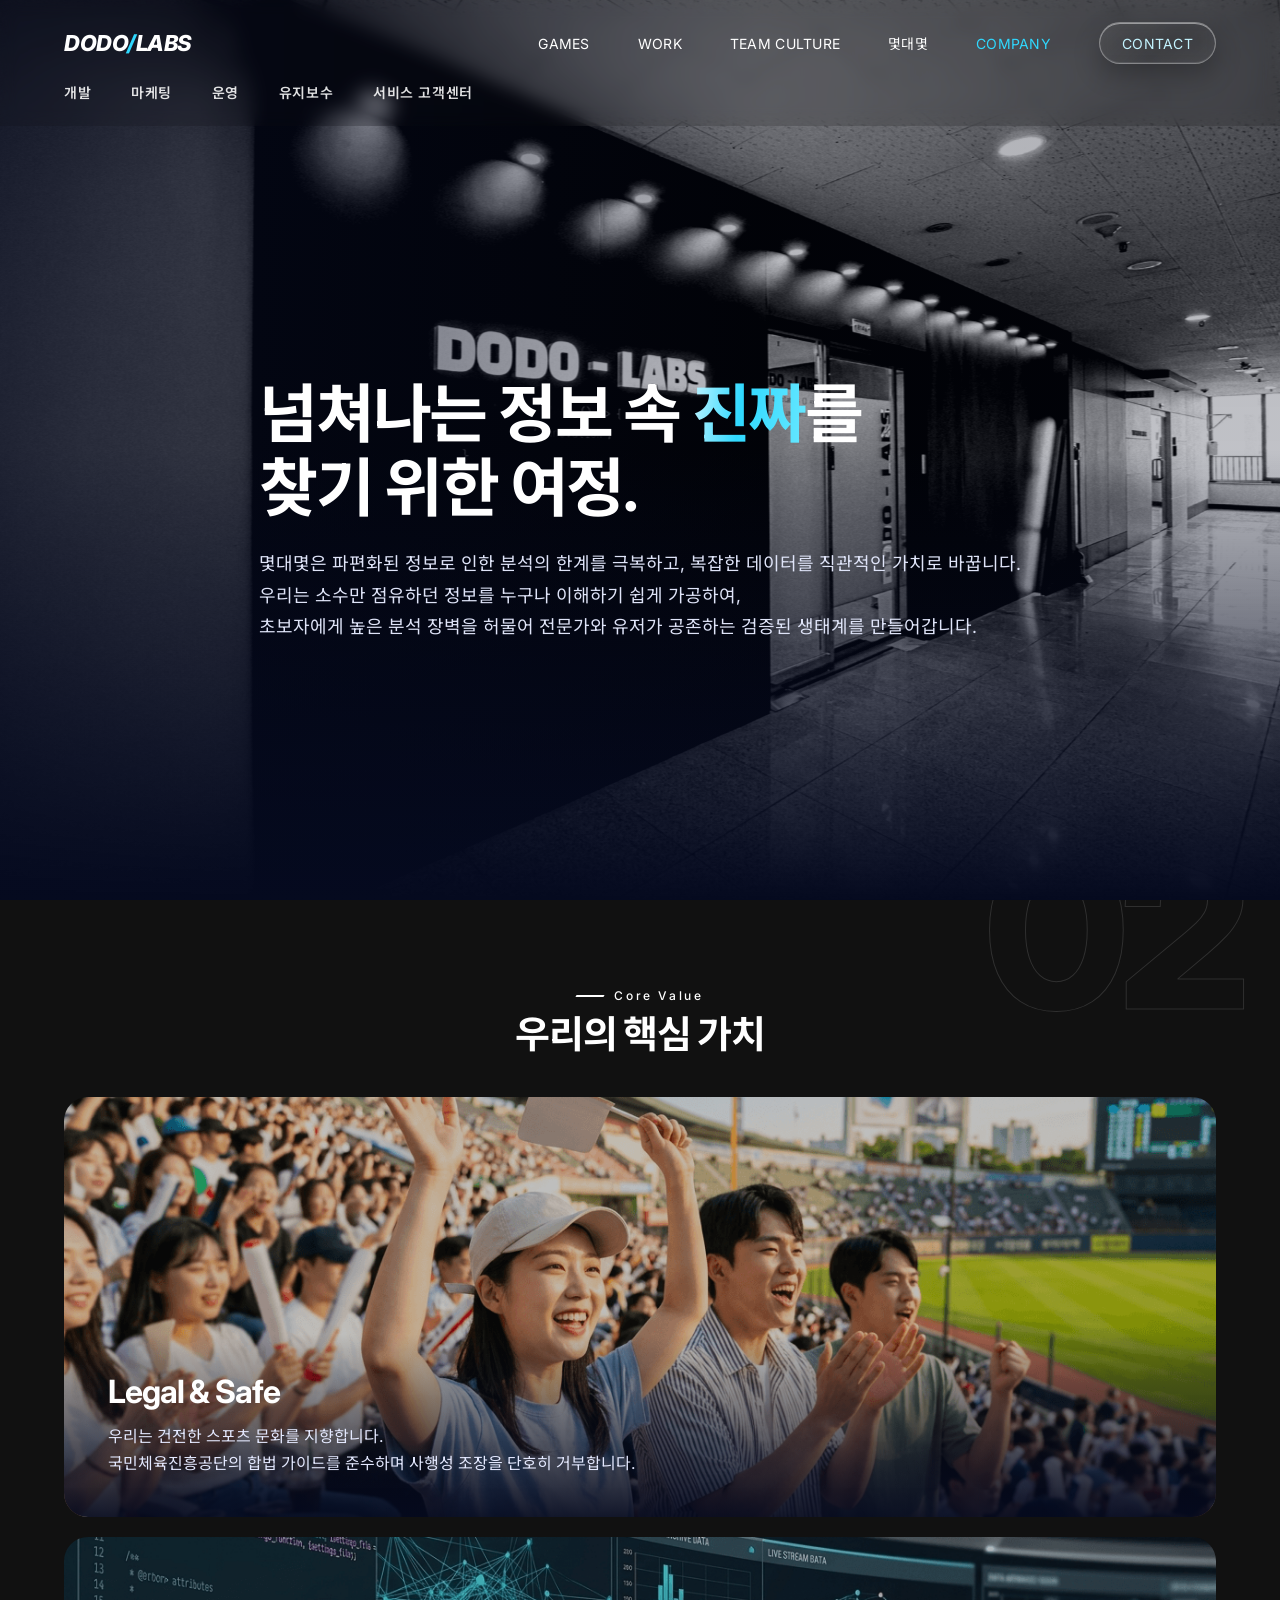
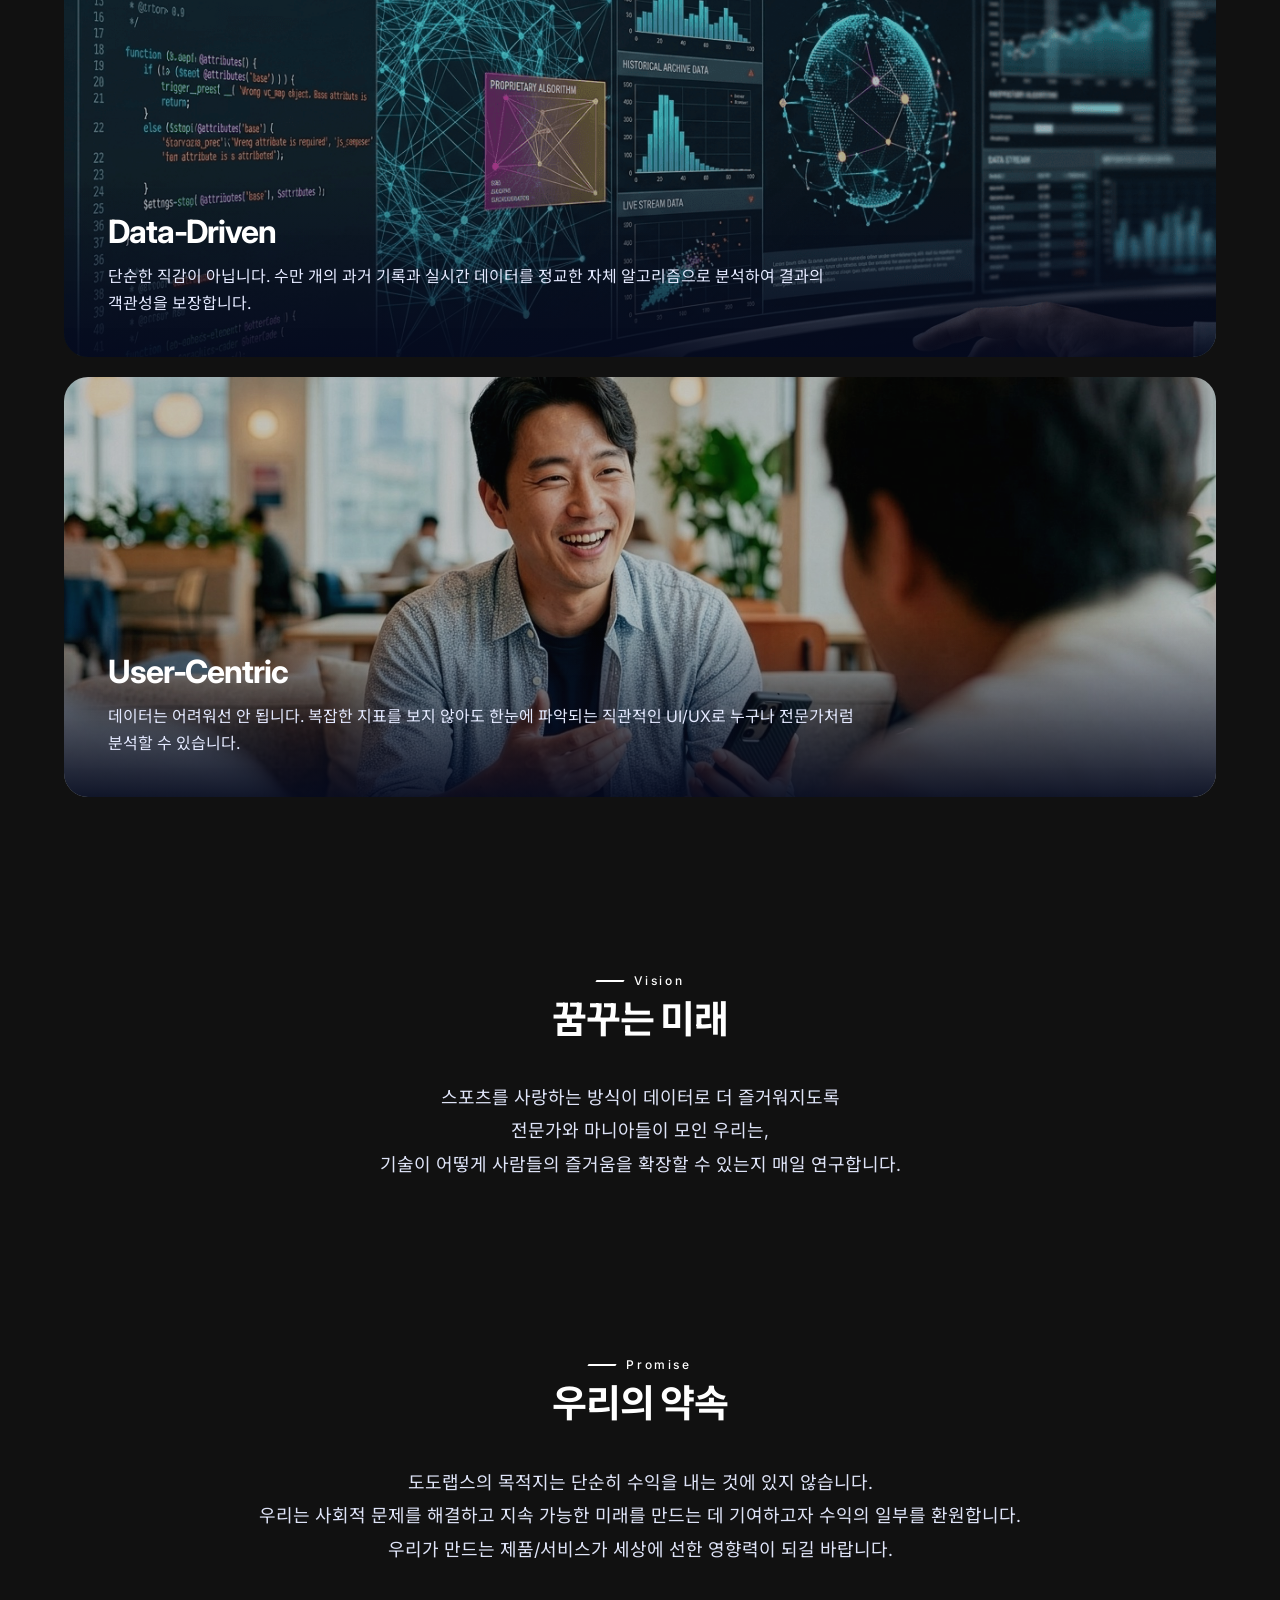
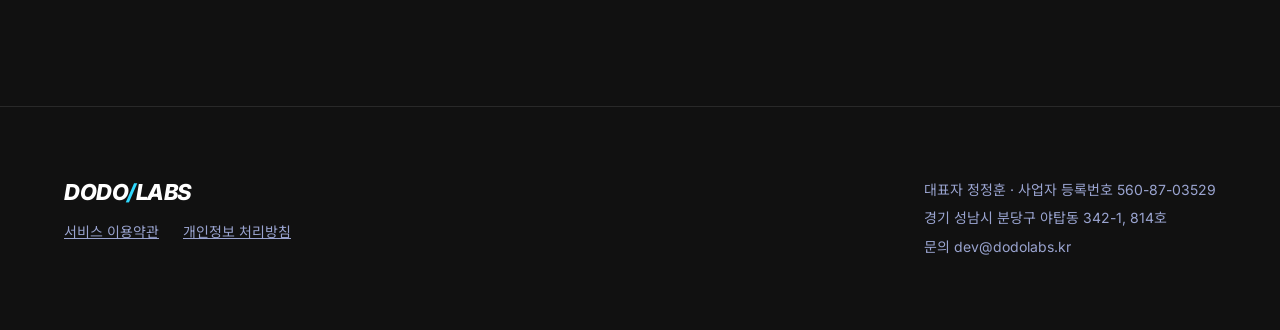
==== company.html @ be006549 "서비스 페이지 카드 이미지 제거, 3단 타이포 그리드로 Co-Authored-By: Claude Fable 5.1 <noreply@anthropic.com>" ====
<!doctype html>
<html lang="ko">
<head>
<meta charset="utf-8">
<meta http-equiv="Cache-Control" content="no-cache, no-store, must-revalidate">
<meta http-equiv="Pragma" content="no-cache">
<meta http-equiv="Expires" content="0">
<meta name="viewport" content="width=device-width, initial-scale=1">
<title>회사 소개 | 도도랩스</title>
<meta name="description" content="넘쳐나는 정보 속 진짜를 찾기 위한 여정. 도도랩스 회사 소개">
<link rel="preconnect" href="https://fonts.googleapis.com">
<link rel="preconnect" href="https://fonts.gstatic.com" crossorigin>
<link href="https://fonts.googleapis.com/css2?family=Inter:ital,wght@0,400;0,500;0,600;0,700;0,800;1,800;1,900&family=Noto+Sans+KR:wght@400;500;700;900&display=swap" rel="stylesheet">
<link rel="icon" href="data:,">
<link rel="stylesheet" href="./styles.css?v=124">
</head>
<body>
<canvas id="bg-lines" aria-hidden="true"></canvas>
<div id="top" class="page">
<header class="site-header">
  <div class="wrap header-row">
    <a href="./index.html" class="logo">DODO<span class="accent">/</span>LABS</a>
    <nav aria-label="주요 메뉴" class="nav">
      <a href="./index.html#games">GAMES</a>
      <a href="./index.html#numbers">WORK</a>
      <a href="./team.html">TEAM CULTURE</a>
      <a href="./mdm.html">몇대몇</a>
      <a href="./company.html" class="is-active" aria-current="page">COMPANY</a>
      <a href="./contact.html" class="btn btn-sm">CONTACT</a>
    </nav>
  </div>
  <div class="wrap">
    <nav aria-label="서비스 카테고리" class="cats">
      <a href="./develop.html">개발</a>
      <a href="./marketing.html">마케팅</a>
      <a href="./operation.html">운영</a>
      <a href="./maintenance.html">유지보수</a>
      <a href="./contact.html">서비스 고객센터</a>
    </nav>
  </div>
</header>
<main>
<section class="pg-hero">
  <img class="pg-hero-img" src="./assets/company/hero.jpg" alt="">
  <div class="pg-hero-shade" aria-hidden="true"></div>
  <div class="wrap pg-hero-copy">
    <h1 class="pg-h1">넘쳐나는 정보 속 <span class="grad">진짜</span>를<br>찾기 위한 여정.</h1>
    <p class="pg-lead">몇대몇은 파편화된 정보로 인한 분석의 한계를 극복하고, 복잡한 데이터를 직관적인 가치로 바꿉니다.<br>우리는 소수만 점유하던 정보를 누구나 이해하기 쉽게 가공하여,<br>초보자에게 높은 분석 장벽을 허물어 전문가와 유저가 공존하는 검증된 생태계를 만들어갑니다.</p>
  </div>
</section>

<section class="pg-sec">
  <div class="wrap">
    <div class="c-head"><div class="label">Core Value</div><h2 class="h2">우리의 핵심 가치</h2></div>
    <div class="value-list">
      <article class="value"><img src="./assets/company/legal.png" alt=""><div class="value-copy"><h3>Legal &amp; Safe</h3><p>우리는 건전한 스포츠 문화를 지향합니다.<br>국민체육진흥공단의 합법 가이드를 준수하며 사행성 조장을 단호히 거부합니다.</p></div></article>
      <article class="value"><img src="./assets/company/data.png" alt=""><div class="value-copy"><h3>Data-Driven</h3><p>단순한 직감이 아닙니다. 수만 개의 과거 기록과 실시간 데이터를 정교한 자체 알고리즘으로 분석하여 결과의 객관성을 보장합니다.</p></div></article>
      <article class="value"><img src="./assets/company/user.jpg" alt=""><div class="value-copy"><h3>User-Centric</h3><p>데이터는 어려워선 안 됩니다. 복잡한 지표를 보지 않아도 한눈에 파악되는 직관적인 UI/UX로 누구나 전문가처럼 분석할 수 있습니다.</p></div></article>
    </div>
  </div>
</section>

<section class="pg-sec">
  <div class="wrap">
    <div class="c-head"><div class="label">Vision</div><h2 class="h2">꿈꾸는 미래</h2></div>
    <p class="c-text">스포츠를 사랑하는 방식이 데이터로 더 즐거워지도록<br>전문가와 마니아들이 모인 우리는,<br>기술이 어떻게 사람들의 즐거움을 확장할 수 있는지 매일 연구합니다.</p>
  </div>
</section>

<section class="pg-sec pg-sec-last">
  <div class="wrap">
    <div class="c-head"><div class="label">Promise</div><h2 class="h2">우리의 약속</h2></div>
    <p class="c-text">도도랩스의 목적지는 단순히 수익을 내는 것에 있지 않습니다.<br>우리는 사회적 문제를 해결하고 지속 가능한 미래를 만드는 데 기여하고자 수익의 일부를 환원합니다.<br>우리가 만드는 제품/서비스가 세상에 선한 영향력이 되길 바랍니다.</p>
  </div>
</section>

</main>
<footer class="site-footer">
  <div class="wrap footer-row">
    <div class="stack-16">
      <div class="logo">DODO<span class="accent">/</span>LABS</div>
      <div class="footer-links"><a href="https://helix-chameleon-602.notion.site/505bd89783da40f6a2349757e0cff05e" target="_blank" rel="noopener">서비스 이용약관</a><a href="https://helix-chameleon-602.notion.site/e4c6392d28154241bee6c26fed3594d7?pvs=4" target="_blank" rel="noopener">개인정보 처리방침</a></div>
    </div>
    <div class="company">
      <div>대표자 정정훈 · 사업자 등록번호 560-87-03529</div>
      <div>경기 성남시 분당구 야탑동 342-1, 814호</div>
      <div>문의 dev@dodolabs.kr</div>
    </div>
  </div>
</footer>
</div>
<script src="./motion.js?v=41"></script>
<script src="./depth.js?v=1"></script>
<script src="./bg-lines.js?v=1"></script>
</body>
</html>
---- styles.css ----
:root{--accent:#2fd9ff;--ink:#050a1f;--text:#ffffff;--sub:#c3cbee;--sub2:#b9c2e8;--line:rgba(255,255,255,0.14)}
*{box-sizing:border-box}
html{scroll-behavior:smooth}
body{margin:0;background:#000;color:var(--text);font-family:'Inter','Noto Sans KR','Apple SD Gothic Neo','Malgun Gothic','Pretendard Variable',system-ui,sans-serif;word-break:keep-all;overflow-wrap:break-word}
a{color:inherit}
h1,h2,h3,p,ul,ol{margin:0;padding:0}
ul,ol{list-style:none}
img,video{display:block}
.page{width:100%;background:linear-gradient(180deg,#0a1a5c 0%,#07113d 18%,#030825 42%,#000 72%);overflow:hidden}
.wrap{max-width:1312px;margin:0 auto;padding:0 64px}
.rel{position:relative}
.accent{color:var(--accent)}
.grad{background:linear-gradient(98deg,#c4f4ff 0%,#2fd9ff 40%,#6ee9ff 100%);-webkit-background-clip:text;background-clip:text;color:transparent;-webkit-text-fill-color:transparent;padding-right:0.14em;margin-right:-0.14em}
.grad-white{background:linear-gradient(100deg,#ffffff 0%,#8ceaff 40%,#2fd9ff 70%,#1fb4e6 100%);-webkit-background-clip:text;background-clip:text;color:transparent;-webkit-text-fill-color:transparent;padding-right:0.14em;margin-right:-0.14em}
.stack-16{display:flex;flex-direction:column;gap:16px}
.stack-20{display:flex;flex-direction:column;gap:14px}
.stack-40{display:flex;flex-direction:column;gap:32px}
.stack-56{display:flex;flex-direction:column;gap:40px}
.bg-img{position:absolute;left:0;top:0;width:100%;object-fit:cover;pointer-events:none;filter:saturate(1.08)}

/* header */
.site-header{position:fixed;left:0;right:0;top:0;z-index:6;background:rgba(5,10,31,.38);backdrop-filter:blur(18px) saturate(1.4);-webkit-backdrop-filter:blur(18px) saturate(1.4);border-bottom:1px solid rgba(255,255,255,.08)}
.header-row{display:flex;flex-wrap:wrap;align-items:center;justify-content:space-between;gap:16px;padding-top:22px;padding-bottom:8px}
.logo{font-size:22px;font-weight:800;font-style:italic;letter-spacing:-0.02em;text-decoration:none;color:#fff}
.nav{display:flex;flex-wrap:wrap;align-items:center;gap:36px}
.nav a{font-size:14px;font-weight:400;letter-spacing:.06em;color:#dfe4f8;text-decoration:none}
.nav a:hover{color:#fff}
.nav a.btn{color:#c4f4ff}

/* buttons */
.btn{display:inline-flex;align-items:center;gap:10px;background:linear-gradient(135deg,rgba(47,217,255,.16),rgba(47,217,255,.06));color:#c4f4ff;border:1px solid rgba(47,217,255,.38);border-radius:999px;font-family:inherit;font-weight:500;letter-spacing:.01em;text-decoration:none;cursor:pointer;backdrop-filter:blur(14px) saturate(1.2);-webkit-backdrop-filter:blur(14px) saturate(1.2);box-shadow:0 4px 18px rgba(47,217,255,.08),inset 0 1px 0 rgba(255,255,255,.18);transition:.25s}
.btn-sm{min-height:42px;padding:0 22px;font-size:13px;font-weight:400;letter-spacing:.08em}
.nav a.btn{font-weight:400}
.btn-lg{min-height:56px;padding:0 32px;font-size:16px}
.btn:hover{background:linear-gradient(135deg,rgba(47,217,255,.3),rgba(47,217,255,.12));color:#fff;border-color:rgba(47,217,255,.6);box-shadow:0 8px 28px rgba(47,217,255,.16),inset 0 1px 0 rgba(255,255,255,.25)}
.btn:focus-visible,a:focus-visible,input:focus-visible,select:focus-visible,textarea:focus-visible{outline:2px solid var(--accent);outline-offset:3px}

/* hero */
.hero{position:relative;margin-top:0;padding-top:120px}
.hero-bg{height:760px;opacity:0.35;-webkit-mask-image:linear-gradient(180deg,#000 0%,transparent 100%);mask-image:linear-gradient(180deg,#000 0%,transparent 100%)}
.slash{position:absolute;display:block;transform:skewX(-30deg)}
.slash-1{left:-80px;top:108px;width:360px;height:28px;background:var(--accent)}
.slash-2{left:-40px;top:150px;width:220px;height:10px;background:#fff;opacity:0.9}
.slash-3{right:-60px;top:360px;width:300px;height:28px;background:var(--accent)}
.hero-col{position:relative;display:flex;flex-direction:column;gap:40px}
.eyebrow{display:inline-flex;align-items:center;gap:12px;font-size:14px;font-weight:700;letter-spacing:0.16em;color:var(--accent)}
.eyebrow-line{width:32px;height:2px;background:var(--accent)}
.hero-title{font-size:104px;line-height:1.1;font-weight:900;font-style:italic;letter-spacing:-0.04em;filter:drop-shadow(0 0 32px rgba(47,217,255,0.28))}
.hero-row{display:flex;flex-wrap:wrap;align-items:center;justify-content:space-between;gap:32px}
.lead{flex:none;max-width:560px;font-size:18px;line-height:1.7;color:var(--sub)}
.hero-row .lead{flex:1 1 440px}
.video-frame{position:relative;margin-top:24px;border-radius:28px;overflow:hidden;border:1px solid rgba(255,255,255,0.16);box-shadow:0 40px 120px rgba(0,30,255,0.35);background:#000;aspect-ratio:16/9}
.video-frame video{width:100%;height:100%;object-fit:cover}
.video-badge{position:absolute;left:24px;top:24px;display:inline-flex;align-items:center;gap:8px;background:rgba(0,0,0,0.6);border-radius:999px;padding:8px 16px;font-size:13px;font-weight:700;letter-spacing:0.08em}
.dot{width:8px;height:8px;border-radius:50%;background:var(--accent)}

/* marquee */
.marquee-wrap{position:relative;overflow:hidden;padding:32px 0 40px}
.marquee{position:relative;width:120%;margin-left:-10%;transform:skewY(-2.5deg);background:linear-gradient(90deg,#2fd9ff 0%,#9ff0ff 50%,#9ff7ea 100%);padding:26px 0;overflow:hidden;box-shadow:0 24px 70px rgba(47,217,255,.16)}
.marquee::before{content:'';position:absolute;left:0;right:0;top:0;height:3px;background:rgba(5,10,31,.35)}
.marquee::after{content:'';position:absolute;left:0;right:0;bottom:0;height:3px;background:rgba(5,10,31,.35)}
.marquee-text{display:flex;justify-content:center;width:100%;white-space:nowrap;font-size:34px;font-weight:900;font-style:italic;letter-spacing:-0.015em;color:var(--ink)}
.marquee-text span{display:inline-block;padding:0 24px}
.marquee-text i{font-style:normal;font-weight:400;opacity:.45;margin:0 22px}
@keyframes marq{to{transform:translateX(-50%)}}
@media (prefers-reduced-motion:reduce){.marquee-text{animation:none}}

/* common section */
.section{position:relative}
.label{display:inline-flex;align-items:center;gap:10px;font-size:13px;font-weight:700;letter-spacing:0.18em;color:var(--accent)}
.label::before{content:'';width:22px;height:2px;background:var(--accent);transform:skewX(-30deg)}
.h2{font-size:52px;line-height:1.15;font-weight:900;font-style:italic;letter-spacing:-0.035em}
.h2-xl{font-size:64px;line-height:1.1;letter-spacing:-0.04em}
.note{font-size:13px;line-height:1.6;color:#aab4de}
.note.dim{font-size:13px;color:#8e98c4}

/* business */
.section-business{padding:144px 0 120px}
.cards{display:flex;flex-wrap:wrap;gap:20px}
.card{flex:1 1 360px;min-width:0;min-height:260px;background:linear-gradient(160deg,rgba(255,255,255,0.10),rgba(255,255,255,0.02));border:1px solid var(--line);border-radius:24px;padding:36px;display:flex;flex-direction:column;justify-content:flex-start;gap:40px}
.card-no{font-size:48px;line-height:1;height:48px;font-weight:900;font-style:italic;color:var(--accent)}
.card-body{display:flex;flex-direction:column;gap:12px}
.card h3{font-size:28px;line-height:1.3;font-weight:800;letter-spacing:-0.02em}
.card p{font-size:16px;line-height:1.7;color:var(--sub2);max-width:560px}
.card-accent{flex:2 1 740px;background:linear-gradient(160deg,var(--accent),#1fb4e6);border:0;color:var(--ink)}
.card-accent .card-no{color:var(--ink)}
.card-accent h3{font-weight:900}
.card-accent p{color:var(--ink);font-weight:500}

/* games */
.section-games{padding:64px 0}
.section-svc{padding:56px 0}
.section-svc + .section-svc{padding-top:16px}
.section-svc .game-img{height:200px}
.svc-head{display:flex;flex-direction:column;align-items:flex-start;gap:0;margin-bottom:40px}
.svc-head .label{margin-bottom:18px}
.svc-head .h2-xl{font-size:48px;line-height:1.18;letter-spacing:-0.035em}
.svc-head .lead{margin-top:20px;font-size:17px;line-height:1.7;max-width:640px}
.section-svc .game{gap:14px}
.section-svc .game-head{margin-top:2px}
.section-svc .game h3{font-size:20px}
.section-svc .game p{font-size:14px;line-height:1.65;margin-top:-2px}
.games-bg{height:100%;opacity:0.3;-webkit-mask-image:linear-gradient(180deg,transparent 0%,#000 25%,#000 75%,transparent 100%);mask-image:linear-gradient(180deg,transparent 0%,#000 25%,#000 75%,transparent 100%)}
.games{display:flex;flex-wrap:wrap;gap:20px}
.game{flex:1 1 240px;min-width:0;display:flex;flex-direction:column;gap:12px}
.game-img{height:240px;border-radius:20px;transition:transform .3s,box-shadow .3s}
.game:hover .game-img{transform:translateY(-4px);box-shadow:0 24px 60px rgba(0,30,255,.3)}
.game-img img{width:100%;height:100%;object-fit:cover;border-radius:24px}
.placeholder{border:1px dashed rgba(255,255,255,0.4);background:rgba(0,0,0,0.35);display:flex;align-items:center;justify-content:center;font-size:14px;line-height:1.6;color:var(--sub);text-align:center;padding:0 16px}
.game-head{display:flex;align-items:center;justify-content:space-between;gap:12px}
.game h3{font-size:22px;font-weight:800;font-style:italic;letter-spacing:-.02em}
.game p{font-size:14px;line-height:1.6;color:var(--sub2)}
.tag{font-size:12px;font-weight:700;color:var(--ink);background:var(--accent);border-radius:999px;padding:4px 12px;white-space:nowrap}
.chips{display:flex;flex-wrap:wrap;gap:8px}
.chips li{font-size:13px;color:#e4e9ff;border:1px solid rgba(255,255,255,0.3);border-radius:999px;padding:4px 10px}

/* numbers */
.section-numbers{padding:72px 0 56px}
.numbers{display:flex;flex-wrap:wrap;gap:24px}
.num{flex:1 1 280px;min-width:0;border-top:2px solid;border-image:linear-gradient(90deg,var(--accent),rgba(47,217,255,0)) 1;padding-top:24px;display:flex;flex-direction:column;gap:12px}
.num-v{font-size:84px;line-height:1;font-weight:900;font-style:italic;letter-spacing:-0.015em;display:flex;align-items:baseline;gap:.06em;padding-right:.08em}
.num-v .grad-white{padding-right:.1em;margin-right:-.1em}
.num-u{font-size:.5em;font-weight:700;letter-spacing:0;color:#e8edff;margin-left:.08em}
.num-plus{font-size:.6em;font-weight:800;color:var(--accent);margin-left:.02em}
.num-l{font-size:14px;font-weight:500;letter-spacing:.1em;color:var(--sub2)}

/* process */
.section-process{padding:8px 0 72px}
.steps{display:flex;flex-wrap:wrap;gap:32px}
.steps li{position:relative;flex:1 1 160px;min-width:0;border:1px solid var(--line);border-radius:14px;padding:14px 18px;display:flex;flex-direction:column;gap:6px;background:linear-gradient(160deg,rgba(255,255,255,.06),rgba(255,255,255,.01))}
.steps li:not(:last-child)::after{content:'';position:absolute;right:-21px;top:50%;width:9px;height:9px;border-top:2px solid var(--accent);border-right:2px solid var(--accent);transform:translateY(-50%) rotate(45deg)}
.step-no{font-size:11px;font-weight:800;letter-spacing:.14em;color:var(--accent)}
.step-t{font-size:17px;font-weight:700;letter-spacing:-0.02em}

/* team */
.section-team{padding:72px 0}
.team-bg{height:100%;opacity:0.28;-webkit-mask-image:linear-gradient(180deg,transparent 0%,#000 30%,#000 70%,transparent 100%);mask-image:linear-gradient(180deg,transparent 0%,#000 30%,#000 70%,transparent 100%)}
.team-row{display:flex;flex-wrap:wrap;gap:48px}
.team-side{flex:1 1 280px;min-width:0;display:flex;flex-direction:column;gap:16px;align-self:flex-start}
.link{display:inline-flex;align-items:center;min-height:44px;font-size:16px;font-weight:700;color:var(--accent);text-decoration:none}
.culture{flex:3 1 640px;min-width:0;display:flex;flex-direction:column;gap:12px}
.culture li{display:flex;align-items:center;gap:24px;padding:22px 28px;background:rgba(0,0,0,0.45);border:1px solid var(--line);border-left:3px solid var(--accent);border-radius:16px;transition:transform .3s,border-color .3s}
.culture li:hover{transform:translateX(6px);border-color:rgba(47,217,255,.5)}
.culture-no{flex:0 0 48px;font-size:26px;font-weight:900;font-style:italic;color:var(--accent)}
.culture p{font-size:20px;line-height:1.5;font-weight:700;letter-spacing:-0.01em}

/* contact */
.section-contact{padding:72px 0}
.contact-bg{height:100%;opacity:0.4;-webkit-mask-image:linear-gradient(180deg,transparent 0%,#000 40%,#000 100%);mask-image:linear-gradient(180deg,transparent 0%,#000 40%,#000 100%)}
.contact-row{display:flex;flex-wrap:wrap;gap:64px}
.contact-side{flex:1 1 420px;min-width:0;display:flex;flex-direction:column;gap:18px}
.contact-side .lead{font-size:16px}
.mail{font-size:22px;font-weight:700;color:var(--accent)}
.form{flex:1 1 480px;min-width:0;display:flex;flex-direction:column;gap:22px;background:rgba(0,0,0,0.5);border:1px solid var(--line);border-radius:28px;padding:40px}
.field{display:flex;flex-direction:column;gap:4px}
.field label{font-size:14px;font-weight:700;color:var(--sub)}
.field input,.field select,.field textarea{border:0;border-bottom:1px solid #6f7ab0;border-radius:0;padding:0;font-size:18px;font-family:inherit;width:100%;background:transparent;color:#fff}
.field input,.field select{height:48px}
.field textarea{height:120px;padding:12px 0;resize:none}
.field select option{color:#000}
.agree{display:flex;align-items:center;gap:12px;min-height:44px}
.agree input{width:20px;height:20px;margin:0}
.agree label{font-size:14px;color:var(--sub)}
.form .btn{align-self:flex-start}
.form-status{min-height:22px;font-size:14px;color:var(--accent)}

/* footer */
.site-footer{border-top:1px solid rgba(255,255,255,0.12);padding:48px 0;background:#000}
.footer-row{display:flex;flex-wrap:wrap;justify-content:space-between;gap:32px}
.footer-links{display:flex;gap:24px}
.footer-links a{font-size:14px;color:#9aa4d0}
.company{display:flex;flex-direction:column;gap:6px;font-size:14px;line-height:1.6;color:#9aa4d0}

/* 좁은 화면에서 깨지지 않게 하는 최소 대응 (모바일 시안은 별도 작업) */
@media (max-width:900px){
  .wrap{padding:0 24px}
  .hero-title{font-size:52px}
  .h2{font-size:40px}.h2-xl{font-size:48px}
  .num-v{font-size:56px}
  .marquee-text{font-size:22px}
  .nav{gap:16px}
  .slash-3{display:none}
}
@media (prefers-reduced-motion:reduce){html{scroll-behavior:auto}}

/* ── 진입부 (p-city 스타일: 좌상단 카테고리 + 풀스크린 영상) ── */
.cats{display:flex;flex-wrap:wrap;gap:36px;padding:2px 0 14px}
.cats a{font-size:14px;font-weight:600;letter-spacing:.04em;color:#fff;text-decoration:none;opacity:.88;padding:8px 0;border-bottom:2px solid transparent;transition:.2s}
.cats a:hover{opacity:1;border-color:var(--accent)}
.entry{position:relative;height:100vh;min-height:720px;background:#000}
.entry-media{position:absolute;inset:0;overflow:hidden}
.entry-video{position:absolute;inset:0;width:100%;height:100%;object-fit:cover;transition:opacity .6s ease}
.entry.is-2 .entry-video{opacity:0}
.entry-shade{position:absolute;inset:0;background:linear-gradient(90deg,rgba(3,8,37,.55) 0%,rgba(3,8,37,0) 55%),linear-gradient(180deg,rgba(0,0,0,.15) 0%,rgba(0,0,0,0) 25%,rgba(3,8,37,0) 70%,rgba(3,8,37,.85) 100%);pointer-events:none}
.entry-arrow{position:absolute;top:50%;z-index:3;transform:translateY(-50%);width:48px;height:72px;border:0;background:transparent;color:#fff;display:flex;align-items:center;justify-content:center;cursor:pointer;opacity:.55;transition:.2s;font-family:inherit;padding:0}
.entry-arrow:hover{opacity:1}
.entry-arrow.prev{left:20px}.entry-arrow.next{right:20px}
.entry-bottom{position:absolute;left:0;right:0;bottom:56px;z-index:3;display:flex;align-items:flex-end}
.entry-feel{position:absolute;left:96px;right:auto;top:50%;z-index:3;transform:translateY(-50%);width:auto;max-width:none;margin:0;padding:0;pointer-events:none}
.entry .feel-2{display:none;white-space:nowrap;font-size:104px;transition:opacity .45s ease}
.entry:has(.quads:hover) .feel-2{opacity:0}
.entry.is-2 .feel-1{display:none}
.entry.is-2 .feel-2{display:block}
.quads{position:absolute;inset:0;display:grid;grid-template-columns:repeat(4,1fr);grid-template-rows:1fr;gap:3px;background:#050a1f;opacity:0;pointer-events:none;transition:opacity .6s ease,grid-template-columns .7s cubic-bezier(.2,.7,.2,1)}
.entry.is-2 .quads{opacity:1;pointer-events:auto}
.quad{min-width:0;min-height:0;overflow:hidden;background-image:url(./assets/entry_still.jpg);background-size:400vw auto;background-repeat:no-repeat;background-position:0 50%;filter:brightness(.5) saturate(.9);transition:filter .6s ease}
.quad.q1{background-position:0 50%}.quad.q2{background-position:-100vw 50%}.quad.q3{background-position:-200vw 50%}.quad.q4{background-position:-300vw 50%}
.quads:has(.q1:hover){grid-template-columns:2.4fr 1fr 1fr 1fr}
.quads:has(.q2:hover){grid-template-columns:1fr 2.4fr 1fr 1fr}
.quads:has(.q3:hover){grid-template-columns:1fr 1fr 2.4fr 1fr}
.quads:has(.q4:hover){grid-template-columns:1fr 1fr 1fr 2.4fr}
.quad:hover{filter:brightness(1) saturate(1.05)}
.qn{position:absolute;z-index:1;left:24px;top:150px;font-family:Inter,sans-serif;font-size:14px;font-weight:800;font-style:italic;letter-spacing:.1em;color:var(--accent);text-shadow:0 2px 10px rgba(0,0,0,.6)}
.quad{position:relative}
.quad::after{content:"";position:absolute;inset:0;background:linear-gradient(180deg,rgba(3,8,37,0) 35%,rgba(3,8,37,.78) 100%);pointer-events:none;z-index:0}
.qcopy{position:absolute;z-index:1;left:10%;right:10%;text-align:center;bottom:300px;font-family:'Nanum Myeongjo','Gungsuh','GungSeo','궁서','AppleMyungjo',serif;opacity:0;transform:translateY(16px);transition:opacity .45s ease .15s,transform .6s cubic-bezier(.2,.7,.2,1) .15s;text-shadow:0 2px 14px rgba(0,0,0,.75);pointer-events:none}
.quad:hover .qcopy{opacity:1;transform:none}
.eq-q{font-size:32px;line-height:1.5;color:#fff;font-weight:400;letter-spacing:.01em;margin:0}
.eq-a{font-size:38px;line-height:1.45;font-weight:700;letter-spacing:.01em;margin:14px 0 0}
.feel{font-size:124px;line-height:.95;font-weight:700;font-style:normal;letter-spacing:-.035em;text-transform:uppercase;transform:skewX(-7deg);transform-origin:left bottom;filter:drop-shadow(0 20px 60px rgba(0,0,0,.5))}
.entry-index{display:flex;gap:18px;font-size:15px;font-weight:700;letter-spacing:.06em;color:rgba(255,255,255,.45)}
.entry-index span{padding-bottom:6px;border-bottom:2px solid transparent;cursor:pointer}
.entry-index .on{color:#fff;border-color:var(--accent)}

/* 하단 캐러셀: 영상 아래 끝에 걸쳐 흐르고, 보일 듯 말 듯 처리 */
.strip{position:absolute;left:0;right:0;bottom:0;z-index:4;transform:translateY(64%)}
.strip-clip{overflow:hidden;-webkit-mask-image:linear-gradient(90deg,transparent 0%,#000 14%,#000 86%,transparent 100%);mask-image:linear-gradient(90deg,transparent 0%,#000 14%,#000 86%,transparent 100%)}
.strip-track{display:flex;gap:20px;width:max-content;animation:strip-move 60s linear infinite}
.strip:hover .strip-track{animation-play-state:paused}
@keyframes strip-move{from{transform:translateX(0)}to{transform:translateX(-1280px)}}
.scard{flex:0 0 300px;height:140px;border-radius:20px;background:linear-gradient(160deg,rgba(20,34,96,.85),rgba(5,10,31,.85));border:1px solid rgba(255,255,255,.18);backdrop-filter:blur(12px);-webkit-backdrop-filter:blur(12px);padding:24px 26px;display:flex;flex-direction:column;justify-content:space-between;gap:4px;text-decoration:none;color:#fff;opacity:.58;filter:blur(.5px);box-shadow:0 30px 70px rgba(0,0,0,.55);transition:opacity .3s,filter .3s,transform .3s}
.scard:hover{opacity:1;filter:none;transform:translateY(-4px)}
.scard-tag{font-size:11px;font-weight:700;letter-spacing:.16em;color:var(--accent)}
.scard-title{font-size:22px;font-weight:800;font-style:italic;letter-spacing:-.02em}
.scard-sub{font-size:13px;color:var(--sub)}
.scard.is-dev .scard-tag{color:#9aa4d0}
.scard.is-dev .scard-title{color:#cfd6f5}
@media (prefers-reduced-motion:reduce){.strip-track{animation:none}}

/* 몇대몇 서비스 자리 (공간만 확보) */
.section-mdm{padding:56px 0 64px}
.mdm-slot{margin-top:24px;min-height:380px;border:1px dashed rgba(255,255,255,.4);border-radius:28px;background:rgba(0,0,0,.35);display:flex;flex-direction:column;align-items:center;justify-content:center;gap:14px;text-align:center;padding:48px 32px}
.mdm-desc{max-width:760px;margin-top:4px}
.mdm-video{margin-top:28px}
.mdm-meta{display:flex;flex-wrap:wrap;align-items:center;justify-content:space-between;gap:24px;margin-top:8px}
.mdm-name{font-size:24px;font-weight:800;letter-spacing:-.02em}
.mdm-line{font-size:15px;color:var(--sub)}
.store-links{display:flex;flex-wrap:wrap;gap:12px}
.store-links a{display:inline-flex;align-items:center;min-height:44px;padding:0 20px;border:1px solid rgba(255,255,255,.35);border-radius:999px;font-size:14px;font-weight:700;color:#fff;text-decoration:none}
.store-links a:hover{border-color:var(--accent);color:var(--accent)}

/* 개발중 뎁스 페이지 */
.dev-page{position:relative;min-height:100vh;display:flex;align-items:center;padding:200px 0 120px}
.dev-page .h2-xl{margin-top:8px}
.dev-links{display:flex;flex-wrap:wrap;gap:16px;margin-top:40px}

/* ── 소개 문구 섹션 (영상 아래) ── */
.section-intro{padding:80px 0 48px}
.intro-row{display:flex;flex-wrap:wrap;align-items:flex-end;justify-content:space-between;gap:40px}
.intro-copy{flex:1 1 560px;min-width:0;display:flex;flex-direction:column;gap:18px}
.intro-copy .hero-title{font-size:64px;line-height:1.1;filter:none}
.intro-stack{display:flex;flex-direction:column;align-items:flex-start;gap:20px}
.intro-stack .hero-title{font-size:64px;line-height:1.1;filter:none}
.intro-stack .lead{margin-top:4px}
.intro-stack .btn{margin-top:8px}
.intro-side{flex:0 1 460px;min-width:0;display:flex;flex-direction:column;align-items:flex-start;gap:24px}

/* ── OUR SERVICE 캐러셀 (Special Offers 방식) ── */
.section-services{padding:32px 0 72px}
.sec-head{display:flex;align-items:flex-end;justify-content:space-between;gap:24px;margin-bottom:28px}
.sec-arrows{display:flex;gap:10px}
.sec-arrows button{width:44px;height:44px;border-radius:50%;border:1px solid rgba(255,255,255,.35);background:transparent;color:#fff;font-size:18px;line-height:1;cursor:pointer;font-family:inherit;transition:.2s}
.sec-arrows button:hover{border-color:var(--accent);color:var(--accent)}
.svc-viewport{overflow:hidden;-webkit-mask-image:linear-gradient(90deg,#000 0%,#000 62%,rgba(0,0,0,.35) 82%,transparent 100%);mask-image:linear-gradient(90deg,#000 0%,#000 62%,rgba(0,0,0,.35) 82%,transparent 100%)}
.svc-track{display:flex;gap:24px;list-style:none;margin:0;padding:0;will-change:transform}
.svc{flex:0 0 calc((100% - 48px)/3);min-width:0}
.svc.is-dup{pointer-events:none}
.svc a{display:flex;flex-direction:column;gap:14px;text-decoration:none;color:#fff}
.svc-img{aspect-ratio:16/10;min-height:0;width:100%;border-radius:6px;background:linear-gradient(160deg,rgba(255,255,255,.08),rgba(255,255,255,.02));border:1px dashed rgba(255,255,255,.3);display:flex;align-items:center;justify-content:center;text-align:center;transition:transform .3s,border-color .3s,box-shadow .3s}
.svc a:hover .svc-img{border-color:var(--accent);transform:translateY(-6px);box-shadow:0 24px 60px rgba(0,30,255,.3)}
.svc-ph{font-size:12px;letter-spacing:.22em;font-weight:700;line-height:2;color:var(--sub)}
.svc-img.has-img{border:1px solid rgba(255,255,255,.12);overflow:hidden;position:relative}
.svc-img.has-img img{position:absolute;inset:0;width:100%;height:100%;object-fit:cover;display:block;transition:transform .5s}
.svc a:hover .svc-img.has-img img{transform:scale(1.04)}
.svc-img.has-img::after{content:'';position:absolute;inset:0;background:linear-gradient(180deg,rgba(5,10,31,0) 55%,rgba(5,10,31,.55) 100%)}
.svc-title{font-size:20px;font-weight:800;font-style:italic;letter-spacing:-.02em}
.svc-sub{font-size:13px;color:var(--sub)}
.svc.is-dev .svc-title{color:#cfd6f5}
.svc-more{display:flex;justify-content:center;margin-top:36px}
.plus{width:64px;height:64px;border-radius:50%;background:rgba(255,255,255,.08);border:1px solid var(--line);display:inline-flex;align-items:center;justify-content:center;font-size:30px;font-weight:300;color:#fff;text-decoration:none;transition:.2s}
.plus:hover{background:var(--accent);color:var(--ink);border-color:var(--accent)}
@media (max-width:900px){.feel{font-size:64px}.svc{flex-basis:calc((100% - 24px)/2)}.intro-copy .hero-title{font-size:44px}}

/* ── 몇대몇 소개 페이지 (biz.dodolabs.kr 메인 내용을 사이트 컨셉으로) ── */
.nav a.is-active{color:var(--accent)}
.mdm-hero{position:relative;height:100vh;min-height:640px;background:#000;overflow:hidden}
.mdm-hero video{position:absolute;inset:0;width:100%;height:100%;object-fit:cover}
.mdm-hero-shade{position:absolute;inset:0;background:linear-gradient(180deg,rgba(0,0,0,.06) 0%,rgba(0,0,0,0) 18%,rgba(5,10,31,0) 86%,rgba(5,10,31,.45) 100%);pointer-events:none}
.mdm-tagline{padding:96px 0 48px;text-align:center}
.mdm-tagline h1{font-size:48px;line-height:1.2;font-weight:900;font-style:italic;letter-spacing:-.035em}
.phone-row{overflow:hidden;padding:8px 0 64px;width:100vw;margin-left:calc(50% - 50vw);-webkit-mask-image:linear-gradient(90deg,transparent,#000 3%,#000 97%,transparent);mask-image:linear-gradient(90deg,transparent,#000 3%,#000 97%,transparent)}
.phone-track{display:flex;width:max-content;animation:phone-move 56s linear infinite}
.phone-row:hover .phone-track{animation-play-state:paused}
@keyframes phone-move{to{transform:translateX(-50%)}}
.phone{flex:0 0 320px;height:320px;margin-right:20px;border-radius:22px;border:1px solid rgba(255,255,255,.18);background:#000;overflow:hidden;box-shadow:0 30px 80px rgba(0,30,255,.25)}
.phone video{width:100%;height:100%;object-fit:cover;display:block}
.feat{padding:72px 0}
.feat-head{display:flex;flex-direction:column;gap:14px;margin-bottom:40px}
.feat-head .h2{font-size:48px}
.feat-cards{display:flex;flex-wrap:wrap;gap:20px}
.fcard{flex:1 1 280px;min-width:0;display:flex;flex-direction:column;align-items:center;gap:18px;padding:32px 24px;border:1px solid var(--line);border-radius:24px;background:linear-gradient(160deg,rgba(255,255,255,.08),rgba(255,255,255,.02));transition:transform .3s,border-color .3s}
.fcard:hover{transform:translateY(-6px);border-color:rgba(47,217,255,.5)}
.fcard-ic{width:200px;height:200px;border-radius:28px;background:#f3f5fa;display:flex;align-items:center;justify-content:center;overflow:hidden}
.fcard-ic img{width:100%;height:100%;object-fit:contain;display:block}
.fcard-ic.is-small img{width:72%;height:72%}
.fcard p{font-size:17px;font-weight:700;letter-spacing:-.01em;text-align:center}
.mdm-stats{padding:88px 0;background:linear-gradient(180deg,rgba(0,0,0,0),rgba(0,0,0,.45))}
.mdm-stats .numbers{justify-content:center;text-align:center}
.mdm-stats .num{border-top:0;border-image:none;padding-top:0;align-items:center}
.mdm-stats .num-v{justify-content:center}
.mdm-stats .num-l{order:-1;font-size:15px;font-weight:600;color:var(--sub)}
.reviews{overflow:hidden;padding:0 0 96px;-webkit-mask-image:linear-gradient(90deg,transparent,#000 8%,#000 92%,transparent);mask-image:linear-gradient(90deg,transparent,#000 8%,#000 92%,transparent)}
.review-track{display:flex;gap:16px;width:max-content;animation:review-move 90s linear infinite;list-style:none;margin:0;padding:0}
.reviews:hover .review-track{animation-play-state:paused}
@keyframes review-move{to{transform:translateX(-50%)}}
.review{flex:0 0 360px;padding:24px 26px;border-radius:20px;border:1px solid var(--line);background:rgba(0,0,0,.35);display:flex;flex-direction:column;gap:14px}
.review p{font-size:15px;line-height:1.6;color:#e4e9ff}
.review .who{font-size:13px;font-weight:700;color:var(--accent);letter-spacing:.04em}
.review .stars{font-size:12px;letter-spacing:.1em;color:var(--accent)}
.dl{padding:48px 0 120px;text-align:center}
.dl-title{display:inline-flex;align-items:center;justify-content:center;gap:20px;font-size:44px;font-weight:900;font-style:italic;letter-spacing:-.03em}
.dl-title img{width:76px;height:76px;border-radius:18px;box-shadow:0 10px 30px rgba(0,0,0,.4)}
.dl .store-links{justify-content:center;margin-top:32px}
.dl .store-links a{min-height:52px;padding:0 26px;font-size:15px;gap:10px}
@media (max-width:900px){.mdm-tagline h1{font-size:32px}.feat-head .h2{font-size:34px}.phone{flex-basis:260px;height:260px}.dl-title{font-size:30px}}

/* ── 서브 페이지 공통 (COMPANY · TEAM CULTURE · CONTACT) ── */
.pg-hero{position:relative;height:100vh;min-height:640px;overflow:hidden;background:#000;display:flex;align-items:center}
.pg-hero-img{position:absolute;inset:0;width:100%;height:100%;object-fit:cover;filter:grayscale(1) contrast(1.05)}
.pg-hero-shade{position:absolute;inset:0;background:linear-gradient(90deg,rgba(5,10,31,.75) 0%,rgba(5,10,31,.25) 60%),linear-gradient(180deg,rgba(0,0,0,.1) 0%,rgba(5,10,31,0) 50%,rgba(5,10,31,1) 100%)}
.pg-hero-copy{position:relative;display:flex;flex-direction:column;gap:24px;padding-top:120px}
.pg-h1{font-size:56px;line-height:1.15;font-weight:900;font-style:italic;letter-spacing:-.035em;max-width:900px}
.pg-lead{font-size:18px;line-height:1.75;color:#dfe4f8;max-width:860px}
.pg-hero-center .pg-hero-copy{align-items:center;text-align:center}
.pg-hero-center .pg-hero-shade{background:linear-gradient(180deg,rgba(0,0,0,.35) 0%,rgba(5,10,31,.2) 50%,rgba(5,10,31,1) 100%)}
.pg-sec{padding:88px 0}
.pg-sec-last{padding-bottom:140px}
.c-head{display:flex;flex-direction:column;align-items:center;text-align:center;gap:10px;margin-bottom:40px}
.c-head .h2{font-size:38px}
.c-text{text-align:center;font-size:18px;line-height:1.85;color:#dfe4f8;max-width:820px;margin:0 auto}
/* company */
.value-list{display:flex;flex-direction:column;gap:20px}
.value{position:relative;height:420px;border-radius:24px;overflow:hidden;border:1px solid var(--line);background:#000}
.value img{position:absolute;inset:0;width:100%;height:100%;object-fit:cover;opacity:.75;transition:transform .6s}
.value:hover img{transform:scale(1.03)}
.value-copy{position:absolute;left:0;right:0;bottom:0;padding:40px 44px;background:linear-gradient(180deg,rgba(5,10,31,0),rgba(5,10,31,.92));display:flex;flex-direction:column;gap:12px}
.value-copy h3{font-size:34px;font-weight:900;font-style:italic;letter-spacing:-.03em}
.value-copy p{font-size:16px;line-height:1.7;color:#e4e9ff;max-width:760px}
.partner{display:block;max-width:900px;margin:40px auto 0;border-radius:16px;overflow:hidden;border:1px solid var(--line);background:#fff}
.partner img{width:100%;display:block}
/* team */
.cult-grid{display:grid;grid-template-columns:repeat(2,1fr);gap:20px}
.cult{padding:36px;border:1px solid var(--line);border-radius:24px;background:linear-gradient(160deg,rgba(255,255,255,.08),rgba(255,255,255,.02));display:flex;flex-direction:column;gap:14px;min-height:240px}
.cult-no{font-size:14px;font-weight:800;color:var(--accent);letter-spacing:.1em}
.cult h3{font-size:28px;font-weight:900;font-style:italic;letter-spacing:-.02em}
.cult p{font-size:15px;line-height:1.7;color:var(--sub2);margin-top:auto}
.office-grid{display:grid;grid-template-columns:repeat(2,1fr);gap:20px}
.office-grid img{width:100%;aspect-ratio:3/2;object-fit:cover;border-radius:20px;border:1px solid var(--line);display:block}
.benefit-list,.scope-list{display:flex;flex-direction:column;gap:16px;max-width:900px;margin:0 auto}
.benefit,.scope{display:flex;gap:28px;align-items:flex-start;padding:28px 32px;border:1px solid var(--line);border-left:3px solid var(--accent);border-radius:20px;background:rgba(0,0,0,.35)}
.benefit-ic,.scope-ic{flex:0 0 88px;width:88px;height:88px;border-radius:20px;background:#f3f5fa;display:flex;align-items:center;justify-content:center;overflow:hidden}
.benefit-ic img,.scope-ic img{width:70%;height:70%;object-fit:contain}
.benefit h3,.scope h3{font-size:22px;font-weight:800;letter-spacing:-.02em;margin-bottom:10px}
.benefit ul,.scope ul{display:flex;flex-direction:column;gap:6px}
.benefit li,.scope li{font-size:15px;line-height:1.65;color:var(--sub2);padding-left:14px;position:relative}
.benefit li::before,.scope li::before{content:'';position:absolute;left:0;top:.72em;width:5px;height:5px;border-radius:50%;background:var(--accent)}
/* contact */
.pg-process{position:relative;padding:88px 0;overflow:hidden}
.pg-process .c-head{margin-bottom:32px}
.case-grid{display:flex;flex-wrap:wrap;justify-content:space-between;gap:24px;max-width:1100px;margin:0 auto}
.case-grid p{font-size:26px;font-weight:800;letter-spacing:-.02em}
.case-grid .grad-white{font-size:34px;font-weight:900;font-style:italic}
.pg-cta{text-align:center;padding-top:16px}
@media (max-width:900px){.pg-h1{font-size:36px}.cult-grid,.office-grid{grid-template-columns:1fr}.value{height:320px}.value-copy h3{font-size:26px}.c-head .h2{font-size:30px}}

/* ===== tone v2: 무채색 검정(#111) + 큰 산세리프 + 얇은 선 (참고: makervil, okgocorp) ===== */
:root{--glass:rgba(255,255,255,.04);--glass-line:rgba(255,255,255,.14)}
body{background:#111}
.page{background:#111}
.section-games,.section-numbers,.section-process,.section-team,.section-contact{background:transparent}
.game-img,.svc-img:not(.has-img),.value,.cult,.benefit,.scope,.case,.fcard,.mdm-stats .num{background:var(--glass);border:1px solid var(--glass-line)}
.game-img,.svc-img:not(.has-img){border-radius:12px}
.game-img.placeholder{color:rgba(240,240,240,.6);letter-spacing:.08em}
.svc-img.has-img{border-radius:12px;border:1px solid var(--glass-line)}
.label{letter-spacing:.2em;font-weight:500;color:#fff}
.label::before{background:#fff;width:28px}
.h2{letter-spacing:-.03em}
.num{border-top:1px solid var(--glass-line)}
.lead{color:rgba(235,235,235,.72)}
.tag{background:#fff;color:#111}
.btn{background:transparent;border:1px solid rgba(255,255,255,.5);color:#fff;box-shadow:none}
.btn:hover{background:#fff;color:#111}
.nav a{letter-spacing:.02em;font-weight:400;color:#fff}
.site-header{background:rgba(17,17,17,.6)}
.marquee-wrap{background:transparent}

/* ===== tone v3: 타이포 직립 산세리프 + 인트로 크롬 그래픽 (상단 헤더·진입 영상은 유지) ===== */
.hero-title,.h2,.h2-xl,.svc-title,.game h3,.value-copy h3,.cult h3,.benefit h3,.scope h3{font-style:normal;font-weight:700;letter-spacing:-.035em}
.num-v{font-style:normal;font-weight:800;letter-spacing:-.04em}
.hero-title,.h2,.h2-xl{text-transform:none}
.intro-stack .hero-title{font-size:88px;line-height:1.04;letter-spacing:-.045em;filter:none}
.intro-stack .lead{font-size:20px;max-width:440px}
.label{font-size:12px;letter-spacing:.22em}

/* 스크롤 연동 배경 선 그래픽 (canvas, 고정) */
#bg-lines{position:fixed;inset:0;width:100vw;height:100vh;z-index:0;pointer-events:none}
main,.site-footer,section,footer{position:relative;z-index:1}
.entry{z-index:1}

/* 서비스 카드 호버 시 위로 올라가는 모션이 잘리지 않도록 여백 확보 (레이아웃 위치는 동일) */
.svc-viewport{padding:24px 0 28px;margin:-24px 0 -28px}

/* 호버 문구: 칸 가운데 정렬 */
.qcopy .eq-q,.qcopy .eq-a{text-align:center}
.qcopy .eq-a{display:block}

/* ===== tone v4: 서브 페이지(team·mdm·company) 타이포 통일 + 스크롤 리빌 ===== */
.pg-h1,.h2,.h2-xl,.mdm-tagline h1,.dl-title,.value-copy h3,.cult h3,.scard-title,.game h3,.svc-title,.card-no,.culture-no,.num-v,.case-grid .grad-white,.hero-title{font-style:normal;font-weight:700;letter-spacing:-.035em;line-height:1.15}
.pg-h1{font-size:64px}
.h2{font-size:48px}
.value-copy h3{font-size:32px}
.cult h3{font-size:26px}
.mdm-tagline h1{font-size:52px}
.dl-title{font-size:44px}
.num-v{font-weight:800}
.card-no,.culture-no{font-weight:600}

.progress{position:fixed;top:0;left:0;height:2px;width:0;background:var(--accent);z-index:9;pointer-events:none}
.rv{opacity:0;transform:translateY(26px);transition:opacity .8s cubic-bezier(.2,.7,.2,1),transform .9s cubic-bezier(.2,.7,.2,1);will-change:opacity,transform}
.rv.in{opacity:1;transform:none}
.pg-hero-img{will-change:transform}
@media (prefers-reduced-motion:reduce){.rv{opacity:1;transform:none;transition:none}}

/* ===== tone v5: 스트로크·박스 제거, 모션 감속 ===== */
.mdm-stats .num,.cult,.benefit,.scope,.case,.fcard,.value,.game-img,.svc-img,.svc-img.has-img{border:0;background:none;box-shadow:none}
.game-img.placeholder{background:rgba(255,255,255,.04)}
.mdm-stats .num{padding:0}
.rv{transition:opacity 1.6s cubic-bezier(.2,.7,.2,1),transform 1.8s cubic-bezier(.2,.7,.2,1)}
.hero-title,.pg-h1{text-shadow:none}
.review,.review-card,.reviews li{border:0;background:none;box-shadow:none}

.entry .feel-2{text-transform:none}

/* 마퀴 띠: 가운데 강조, 양끝은 자연스럽게 사라짐, 색감 절제 */
.marquee{background:linear-gradient(90deg,#2fc4ea 0%,#5fdcf5 50%,#7fe8e0 100%);box-shadow:0 18px 50px rgba(47,217,255,.08);-webkit-mask-image:linear-gradient(90deg,transparent 0%,#000 26%,#000 74%,transparent 100%);mask-image:linear-gradient(90deg,transparent 0%,#000 26%,#000 74%,transparent 100%);opacity:.92}

/* 마퀴 띠 v2: 화면 폭에 맞추고, 가장자리만 페이드, 스포티한 라임→시안 그라데이션 */
.marquee{width:100%;margin-left:0;padding:26px 0;background:linear-gradient(90deg,#2fd9ff 0%,#7fe9ff 42%,#4fe8d6 80%,#2fd9ff 100%);-webkit-mask-image:linear-gradient(90deg,transparent 0%,#000 12%,#000 88%,transparent 100%);mask-image:linear-gradient(90deg,transparent 0%,#000 12%,#000 88%,transparent 100%);opacity:1;box-shadow:0 18px 50px rgba(47,217,255,.10)}

/* 진입부 하단을 본문 바탕(#111)으로 자연스럽게 연결 */
.entry::after{content:"";position:absolute;left:0;right:0;bottom:0;height:38%;background:linear-gradient(180deg,rgba(17,17,17,0) 0%,rgba(17,17,17,.6) 55%,#111 100%);pointer-events:none;z-index:2}

/* ===== 글라스 카드: 진행 절차 스텝 · 팀 컬처 항목 ===== */
.steps li{background:linear-gradient(160deg,rgba(255,255,255,.10),rgba(255,255,255,.03));border:1px solid rgba(255,255,255,.16);border-radius:18px;backdrop-filter:blur(16px) saturate(140%);-webkit-backdrop-filter:blur(16px) saturate(140%);box-shadow:inset 0 1px 0 rgba(255,255,255,.14),0 18px 40px rgba(0,0,0,.28)}
.steps li:not(:last-child)::after{border-color:rgba(255,255,255,.55)}
.culture li{background:linear-gradient(160deg,rgba(255,255,255,.09),rgba(255,255,255,.025));border:1px solid rgba(255,255,255,.16);border-left:3px solid rgba(47,217,255,.85);border-radius:18px;backdrop-filter:blur(16px) saturate(140%);-webkit-backdrop-filter:blur(16px) saturate(140%);box-shadow:inset 0 1px 0 rgba(255,255,255,.14),0 18px 40px rgba(0,0,0,.28)}
.culture li:hover{border-color:rgba(255,255,255,.3);border-left-color:rgba(47,217,255,1);background:linear-gradient(160deg,rgba(255,255,255,.14),rgba(255,255,255,.04))}

/* 영상 프레임: 그림자 번짐을 연하게, 색감을 한 단계 눅임 */
.video-frame{box-shadow:0 30px 90px rgba(47,217,255,0.12)}
.video-frame video{filter:saturate(.72) contrast(.94) brightness(.92)}

/* 진입부 02 칸: 칸 사이 선 제거, 문구 위로, 외곽 그림자 제거, 최신 스틸 이미지 적용 */
.quads{gap:0;background:#050a1f}
.quad{background-image:url(./assets/entry_still.jpg?v=6)}
.qcopy{top:30%;bottom:auto;text-shadow:none}
.qcopy .eq-q,.qcopy .eq-a{text-shadow:none}
.quad::after{background:linear-gradient(180deg,rgba(3,8,37,.5) 0%,rgba(3,8,37,.28) 45%,rgba(3,8,37,.75) 100%)}

/* ===== 글라스 v2: 더 투명한 유리 — 강한 블러, 빛 반사 테두리, 얇은 하이라이트 ===== */
.steps li,.culture li{background:linear-gradient(135deg,rgba(255,255,255,.14) 0%,rgba(255,255,255,.04) 42%,rgba(255,255,255,.08) 100%);border:1px solid rgba(255,255,255,.22);backdrop-filter:blur(28px) saturate(180%) brightness(1.08);-webkit-backdrop-filter:blur(28px) saturate(180%) brightness(1.08);box-shadow:inset 0 1px 0 rgba(255,255,255,.35),inset 0 -1px 0 rgba(255,255,255,.06),inset 1px 0 0 rgba(255,255,255,.08),0 24px 50px rgba(0,0,0,.35)}
.culture li:hover{background:linear-gradient(135deg,rgba(255,255,255,.2) 0%,rgba(255,255,255,.06) 42%,rgba(255,255,255,.12) 100%);border-color:rgba(255,255,255,.34)}

/* ===== 버튼 통일: iOS풍 글래스 ===== */
.btn,.btn-sm,.btn-lg,button[type="submit"],.plus,.sec-arrows button,.store-links a,.dl .store-links a{background:linear-gradient(135deg,rgba(255,255,255,.26) 0%,rgba(255,255,255,.07) 48%,rgba(255,255,255,.14) 100%);border:1px solid rgba(255,255,255,.30);color:#fff;backdrop-filter:blur(26px) saturate(180%) brightness(1.06);-webkit-backdrop-filter:blur(26px) saturate(180%) brightness(1.06);box-shadow:inset 0 1px 0 rgba(255,255,255,.4),inset 0 -1px 0 rgba(255,255,255,.08),0 12px 30px rgba(0,0,0,.32);transition:background .3s ease,transform .3s ease,box-shadow .3s ease}
.btn:hover,.btn-sm:hover,.btn-lg:hover,button[type="submit"]:hover,.plus:hover,.sec-arrows button:hover,.store-links a:hover{background:linear-gradient(135deg,rgba(255,255,255,.34) 0%,rgba(255,255,255,.1) 48%,rgba(255,255,255,.2) 100%);transform:translateY(-1px);box-shadow:inset 0 1px 0 rgba(255,255,255,.5),0 16px 36px rgba(0,0,0,.36)}
.plus:hover{color:#fff}
.btn svg{color:#fff}

/* ===== 맑은 유리 톤: 면을 거의 투명하게, 블러 약하게, 테두리·상단 빛 반사로 형태 ===== */
.btn,.btn-sm,.btn-lg,button[type="submit"],.plus,.sec-arrows button,.store-links a,.dl .store-links a{background:linear-gradient(135deg,rgba(255,255,255,.07) 0%,rgba(255,255,255,.015) 55%,rgba(255,255,255,.05) 100%);border:1px solid rgba(255,255,255,.34);backdrop-filter:blur(10px) saturate(160%);-webkit-backdrop-filter:blur(10px) saturate(160%);box-shadow:inset 0 1px 0 rgba(255,255,255,.45),inset 0 -1px 0 rgba(255,255,255,.1),0 10px 26px rgba(0,0,0,.28)}
.btn:hover,.btn-sm:hover,.btn-lg:hover,button[type="submit"]:hover,.plus:hover,.sec-arrows button:hover,.store-links a:hover{background:linear-gradient(135deg,rgba(255,255,255,.12) 0%,rgba(255,255,255,.03) 55%,rgba(255,255,255,.08) 100%)}
.steps li,.culture li{background:linear-gradient(135deg,rgba(255,255,255,.06) 0%,rgba(255,255,255,.01) 55%,rgba(255,255,255,.04) 100%);backdrop-filter:blur(12px) saturate(160%);-webkit-backdrop-filter:blur(12px) saturate(160%);border:1px solid rgba(255,255,255,.26)}
.culture li:hover{background:linear-gradient(135deg,rgba(255,255,255,.1) 0%,rgba(255,255,255,.02) 55%,rgba(255,255,255,.07) 100%)}

/* 진입부 칸 이미지: 한 장을 화면 전체에 맞춰 네 칸이 이어지도록 분할 (확대 없이 선명하게) */
.quads{--w:max(100vw,calc(100vh * 16 / 9))}
.quad{background-size:var(--w) auto;background-repeat:no-repeat}
.quad.q1{background-position:calc((100vw - var(--w)) / 2) 50%}
.quad.q2{background-position:calc((100vw - var(--w)) / 2 - 25vw) 50%}
.quad.q3{background-position:calc((100vw - var(--w)) / 2 - 50vw) 50%}
.quad.q4{background-position:calc((100vw - var(--w)) / 2 - 75vw) 50%}

/* ===== 글라스 에셋 통일 + 호버 시 포인트 스트로크·하이라이트 ===== */
.game-img,.svc-img:not(.has-img){background:linear-gradient(135deg,rgba(255,255,255,.07) 0%,rgba(255,255,255,.015) 55%,rgba(255,255,255,.05) 100%);border:1px solid rgba(255,255,255,.26);backdrop-filter:blur(12px) saturate(160%);-webkit-backdrop-filter:blur(12px) saturate(160%);box-shadow:inset 0 1px 0 rgba(255,255,255,.4),0 10px 26px rgba(0,0,0,.22);transition:border-color .4s ease,box-shadow .4s ease,background .4s ease}
.svc-img.has-img{transition:border-color .4s ease,box-shadow .4s ease}
.game-img:hover,.svc a:hover .svc-img,.steps li:hover,.culture li:hover,.btn:hover,.btn-sm:hover,.btn-lg:hover,button[type="submit"]:hover,.plus:hover,.sec-arrows button:hover,.store-links a:hover{border-color:rgba(47,217,255,.85);box-shadow:inset 0 1px 0 rgba(255,255,255,.5),inset 0 0 0 1px rgba(47,217,255,.25),0 0 28px rgba(47,217,255,.28),0 14px 34px rgba(0,0,0,.3);background:linear-gradient(135deg,rgba(47,217,255,.22) 0%,rgba(255,255,255,.03) 45%,rgba(47,217,255,.12) 100%)}
.svc-img.has-img:hover,.svc a:hover .svc-img.has-img{border-color:rgba(47,217,255,.85);box-shadow:0 0 28px rgba(47,217,255,.28),inset 0 0 0 1px rgba(47,217,255,.25)}
.game:hover .game-img{transform:translateY(-4px)}

/* 호버 강도 한 단계 완화: 테두리·발광·그라데이션 약하게 */
.game-img:hover,.svc a:hover .svc-img,.steps li:hover,.culture li:hover,.btn:hover,.btn-sm:hover,.btn-lg:hover,button[type="submit"]:hover,.plus:hover,.sec-arrows button:hover,.store-links a:hover{border-color:rgba(47,217,255,.5);box-shadow:inset 0 1px 0 rgba(255,255,255,.35),inset 0 0 0 1px rgba(47,217,255,.12),0 0 18px rgba(47,217,255,.14),0 14px 34px rgba(0,0,0,.3);background:linear-gradient(135deg,rgba(47,217,255,.11) 0%,rgba(255,255,255,.02) 45%,rgba(47,217,255,.06) 100%)}
.svc-img.has-img:hover,.svc a:hover .svc-img.has-img{border-color:rgba(47,217,255,.5);box-shadow:0 0 18px rgba(47,217,255,.14),inset 0 0 0 1px rgba(47,217,255,.12)}

/* 카드 이미지 프레임 맞춤: 이미지가 칸 전체를 정확히 채우고, 테두리는 링(inset)으로 */
.game-img:has(img),.svc-img.has-img{position:relative;overflow:hidden;border:0;border-radius:12px;box-shadow:inset 0 0 0 1px rgba(255,255,255,.26),0 10px 26px rgba(0,0,0,.22)}
.game-img:has(img) img,.svc-img.has-img img{position:absolute;inset:0;width:100%;height:100%;object-fit:cover;border-radius:0}
.game-img:has(img):hover,.svc a:hover .svc-img.has-img{box-shadow:inset 0 0 0 1px rgba(47,217,255,.5),0 0 18px rgba(47,217,255,.14),0 14px 34px rgba(0,0,0,.3)}

/* ===== 서브 페이지 뎁스: 고스트 번호 · 패럴랙스 층 · 카드 3D 틸트 ===== */
.depth-sec{position:relative;overflow:hidden}
.depth-sec > .wrap{position:relative;z-index:1}
.ghost-no{position:absolute;right:3vw;top:40px;z-index:0;font-size:clamp(120px,17vw,260px);line-height:.9;font-weight:800;letter-spacing:-.05em;color:transparent;-webkit-text-stroke:1px rgba(255,255,255,.13);pointer-events:none;user-select:none;will-change:transform}
[data-depth]{will-change:transform}
.tilt{transform-style:preserve-3d;transition:transform .5s cubic-bezier(.2,.7,.2,1)}

/* 색감 제거: 게임 섹션 배경 사진 무채색, 카드 면 중립 회색 */
.games-bg{filter:grayscale(1) brightness(.55) contrast(1.05)}
.section-games{background:#111}
.game-img,.game-img.placeholder{background:linear-gradient(135deg,rgba(255,255,255,.07) 0%,rgba(255,255,255,.015) 55%,rgba(255,255,255,.04) 100%)}
.game-img:hover{background:linear-gradient(135deg,rgba(255,255,255,.1) 0%,rgba(255,255,255,.02) 55%,rgba(255,255,255,.06) 100%)}

/* 버튼 호버 글씨색: 하늘색 (이전 흰 배경 호버 규칙의 어두운 글씨 덮어씀) */
.btn:hover,.btn-sm:hover,.btn-lg:hover,button[type="submit"]:hover,.store-links a:hover,.sec-arrows button:hover{color:#8fe9ff}
.plus:hover{color:#8fe9ff}

/* 입력칸: 테두리·밑줄·포커스 선 제거, 면만 살짝 */
.field input,.field select,.field textarea{border:0;border-bottom:0;border-radius:12px;outline:0;box-shadow:none;background:rgba(255,255,255,.05);padding:12px 14px;transition:background .3s ease}
.field input:focus,.field select:focus,.field textarea:focus{outline:0;box-shadow:none;border:0;background:rgba(255,255,255,.1)}
.field select{appearance:auto}

/* 진행 절차·팀 컬처 카드: 호버 효과 없음 (정지 상태 유지) */
.steps li:hover,.culture li:hover{background:inherit;border-color:inherit;box-shadow:inherit;transform:none}

/* 게임 섹션: 배경 사진을 더 약하게 하고 완전 무채색 */
.section-games .games-bg{opacity:.12;filter:grayscale(1) brightness(.8) contrast(1)}
.section-games{background:#111}
.section-games .game:hover .game-img,.section-games .game-img:hover{box-shadow:inset 0 0 0 1px rgba(255,255,255,.18),0 10px 26px rgba(0,0,0,.22);border-color:rgba(255,255,255,.26)}

/* #web(홈페이지 제작 및 분양·유지보수) 섹션 타이포 축소 */
#web .label{font-size:11px}
#web .svc-head{margin-bottom:28px}
#web .svc-head .h2-xl{font-size:36px;line-height:1.2}
#web .svc-head .lead{font-size:15px;margin-top:14px;max-width:520px}
#web .game h3{font-size:16px;letter-spacing:-.01em}
#web .game p{font-size:12px;line-height:1.55}
#web .tag{font-size:10px;padding:3px 9px}
#web .game-head{gap:8px}
#web .game{gap:10px}

/* #marketing 섹션: #web과 같은 타이포 크기 */
#marketing .label{font-size:11px}
#marketing .svc-head{margin-bottom:28px}
#marketing .svc-head .h2-xl{font-size:36px;line-height:1.2}
#marketing .svc-head .lead{font-size:15px;margin-top:14px;max-width:520px}
#marketing .game h3{font-size:16px;letter-spacing:-.01em}
#marketing .game p{font-size:12px;line-height:1.55}
#marketing .tag{font-size:10px;padding:3px 9px}
#marketing .game-head{gap:8px}
#marketing .game{gap:10px}

/* 게임 섹션: 배경을 투명하게 해 고정 선 그래픽이 비치도록 */
.section-games{background:transparent}

/* 진입부 02 호버: 올린 칸이 화면 전체 폭으로 펼쳐지고, 나머지 칸은 위·아래로 빠져나감 */
.quad{transition:filter .6s ease,transform .7s cubic-bezier(.2,.7,.2,1),background-position .7s cubic-bezier(.2,.7,.2,1),opacity .5s ease}
.quads:has(.q1:hover){grid-template-columns:1fr 0fr 0fr 0fr}
.quads:has(.q2:hover){grid-template-columns:0fr 1fr 0fr 0fr}
.quads:has(.q3:hover){grid-template-columns:0fr 0fr 1fr 0fr}
.quads:has(.q4:hover){grid-template-columns:0fr 0fr 0fr 1fr}
.quad:hover{background-position:calc((100vw - var(--w)) / 2) 50%}
.quads:has(.quad:hover) .quad:not(:hover){opacity:.0}
.quads:has(.quad:hover) .quad:not(:hover):nth-child(odd){transform:translateY(-100%)}
.quads:has(.quad:hover) .quad:not(:hover):nth-child(even){transform:translateY(100%)}
.quads:has(.quad:hover) .quad:not(:hover) .qn,.quads:has(.quad:hover) .quad:not(:hover) .qcopy{opacity:0}

/* 푸터: 별도 바탕색 없이 페이지 배경 그대로 (선 그래픽이 이어짐) */
.site-footer{background:transparent;border-top:1px solid rgba(255,255,255,.1)}
.page,body{background:#111}

/* 진입부 02 호버 v2: 칸은 사라지지 않음. 호버 칸은 뒤에서 전체 폭, 나머지 칸은 위에서 위·아래로 어긋남 */
.quads:has(.q1:hover),.quads:has(.q2:hover),.quads:has(.q3:hover),.quads:has(.q4:hover){grid-template-columns:repeat(4,1fr)}
.quads{position:absolute}
.quad{position:relative;z-index:1}
.quad:hover{position:absolute;inset:0;z-index:0;width:100%;height:100%;background-position:calc((100vw - var(--w)) / 2) 50%;filter:brightness(1) saturate(1.05)}
.quads:has(.quad:hover) .quad:not(:hover){opacity:1;filter:brightness(.6) saturate(.9);box-shadow:0 0 0 1px rgba(255,255,255,.08),0 20px 60px rgba(0,0,0,.45)}
.quads:has(.quad:hover) .quad:not(:hover):nth-child(odd){transform:translateY(-28%)}
.quads:has(.quad:hover) .quad:not(:hover):nth-child(even){transform:translateY(28%)}
.quads:has(.quad:hover) .quad:not(:hover) .qn,.quads:has(.quad:hover) .quad:not(:hover) .qcopy{opacity:1}
.quad:hover .qcopy{left:10%;right:10%}

/* 진입부 02 호버 v3: 전체 이미지 층을 뒤에 깔고, 호버 칸은 뚫려서 전체 구도가 보이고, 나머지 칸은 자기 이미지를 유지한 채 위·아래로 어긋남 */
.quads::before{content:"";position:absolute;inset:0;z-index:0;background-image:url(./assets/entry_still.jpg?v=6);background-size:var(--w) auto;background-repeat:no-repeat;background-position:calc((100vw - var(--w)) / 2) 50%;filter:brightness(.85) saturate(1.05);opacity:0;transition:opacity .6s ease;pointer-events:none}
.quads:has(.quad:hover)::before{opacity:1}
.quad:hover{position:relative;inset:auto;width:auto;height:auto;z-index:1;background-image:none;filter:none}
.quads:has(.quad:hover) .quad:not(:hover){opacity:1;filter:brightness(.55) saturate(.9);box-shadow:0 24px 60px rgba(0,0,0,.5)}
.quads:has(.quad:hover) .quad:not(:hover) .qcopy{opacity:0}
.quads:has(.quad:hover) .quad:not(:hover) .qn{opacity:.7}

/* ===== 진입부 02 호버 v4: 커튼 펼침 ===== */
.quads::before{display:none}
.quads:has(.q1:hover),.quads:has(.q2:hover),.quads:has(.q3:hover),.quads:has(.q4:hover){grid-template-columns:repeat(4,1fr)}
.quad,.quad:hover{position:relative;inset:auto;width:auto;height:auto;transform:none;opacity:1;background-image:url(./assets/entry_still.jpg?v=6)}
.quads:has(.quad:hover) .quad:not(:hover){transform:none;opacity:1;filter:brightness(.5) saturate(.9);box-shadow:none}
.quads.is-open .quad:nth-child(odd){transform:translateY(-5%)}
.quads.is-open .quad:nth-child(even){transform:translateY(5%)}
.quads.is-open .quad.is-on{transform:none;z-index:3;background-image:none}
.quads.is-open .quad.is-on::after{background:linear-gradient(180deg,rgba(3,8,37,.25) 0%,rgba(3,8,37,0) 40%,rgba(3,8,37,.55) 100%)}
.quads.is-open .quad:not(.is-on){filter:brightness(.5) saturate(.9)}
.quads.is-open .quad:not(.is-on) .qcopy{opacity:0}
.curtain{position:absolute;inset:0;z-index:2;pointer-events:none;opacity:0;background-image:url(./assets/entry_still.jpg?v=6);background-size:var(--w) auto;background-repeat:no-repeat;background-position:calc((100vw - var(--w)) / 2) 50%;filter:brightness(.95) saturate(1.05);clip-path:inset(12% 100% 12% 0%);transition:clip-path .7s cubic-bezier(.2,.7,.2,1),opacity .3s ease;box-shadow:0 0 80px rgba(0,0,0,.6)}
.quads.is-open .quad.is-on .qcopy{left:12%;right:12%}

/* 커튼 마감: 호버 칸과 커튼의 밝기·그라데이션을 맞춰 이음새 제거, 문구는 화면 가운데 전체 폭으로 */
.quads.is-open .quad.is-on{background-image:url(./assets/entry_still.jpg?v=6);filter:brightness(.95) saturate(1.05);overflow:visible}
.quads.is-open .quad.is-on::after,.curtain::after{content:"";position:absolute;inset:0;background:linear-gradient(180deg,rgba(3,8,37,.3) 0%,rgba(3,8,37,0) 38%,rgba(3,8,37,.5) 100%);pointer-events:none}
.curtain{box-shadow:none}
.quads.is-open .quad.is-on .qcopy{width:70vw;right:auto;left:15vw;text-align:center;z-index:4}
.quads.is-open .quad.q2.is-on .qcopy{left:-10vw}
.quads.is-open .quad.q3.is-on .qcopy{left:-35vw}
.quads.is-open .quad.q4.is-on .qcopy{left:-60vw}
.quads.is-open .quad.is-on .qn{z-index:4}

/* 커튼 이음새 제거: 호버 칸은 완전 투명(커튼이 그대로 비침), 바탕에 어두운 전체 이미지를 깔아 위아래 띠를 채움 */
.quads.is-open{background-image:linear-gradient(rgba(3,8,37,.55),rgba(3,8,37,.55)),url(./assets/entry_still.jpg?v=6);background-size:var(--w) auto,var(--w) auto;background-repeat:no-repeat;background-position:calc((100vw - var(--w)) / 2) 50%,calc((100vw - var(--w)) / 2) 50%}
.quads.is-open .quad.is-on{background-image:none;filter:none}
.quads.is-open .quad.is-on::after{display:none}

/* ===== 진입부 02 v5: 타일 재배치 (절대 좌표, 위치·크기 애니메이션) ===== */
.quads{display:block}
.curtain{display:none}
.quads.is-open{background-image:none}
.quad,.quad:hover,.quads.is-open .quad,.quads.is-open .quad.is-on{position:absolute;inset:auto;transform:none;opacity:1;background-image:url(./assets/entry_still.jpg?v=6);background-size:var(--w) auto;background-repeat:no-repeat;transition:left .75s cubic-bezier(.2,.7,.2,1),top .75s cubic-bezier(.2,.7,.2,1),width .75s cubic-bezier(.2,.7,.2,1),height .75s cubic-bezier(.2,.7,.2,1),background-position .75s cubic-bezier(.2,.7,.2,1),filter .5s ease;z-index:1}
.quads.is-open .quad:nth-child(n){transform:none}
.quads.is-open .quad.is-on{z-index:3;filter:brightness(1) saturate(1.05)}
.quads.is-open .quad.is-on::after{display:block;background:linear-gradient(180deg,rgba(3,8,37,.3) 0%,rgba(3,8,37,0) 38%,rgba(3,8,37,.5) 100%)}
.quads.is-open .quad:not(.is-on){filter:brightness(.55) saturate(.9);z-index:2}
.quads.is-open .quad:not(.is-on) .qcopy{opacity:0}
.quads.is-open .quad:not(.is-on) .qn{top:12px;left:20px;opacity:.8}
.quads.is-open .quad.is-on .qcopy{left:12%;right:12%;width:auto;text-align:center;top:34%}
.quads.is-open .quad.is-on .qn{top:28px;left:28px}
.quads:has(.quad:hover) .quad:not(:hover){opacity:1;transform:none}

/* 게임 섹션: 위 두 서비스 섹션과 같은 타이포 계층·간격 (한 섹션처럼) */
.section-games{padding:16px 0 56px}
.section-games .label{font-size:11px}
.section-games .svc-head{margin-bottom:28px}
.section-games .svc-head .h2-xl{font-size:36px;line-height:1.2}
.section-games .svc-head .lead{font-size:15px;margin-top:14px;max-width:520px}
.section-games .game{gap:10px}
.section-games .game-img{height:200px}
.section-games .game h3{font-size:16px;letter-spacing:-.01em}
.section-games .game p{font-size:12px;line-height:1.55}
.section-games .tag{font-size:10px;padding:3px 9px}
.section-games .game-head{gap:8px}
.section-games .note{margin-top:20px;font-size:12px}
.section-games .games-bg{display:none}
/* 펼친 칸 문구: 칸별 좌표 규칙(59차) 무효화, 항상 칸 안쪽 가운데 */
.quads.is-open .quad.q1.is-on .qcopy,.quads.is-open .quad.q2.is-on .qcopy,.quads.is-open .quad.q3.is-on .qcopy,.quads.is-open .quad.q4.is-on .qcopy{left:12%;right:12%;width:auto}
/* 진입부 하단 인덱스(01/02): 영역은 포인터를 막지 않고 글자만 반응 */
.entry-bottom{pointer-events:none}
.entry-index span{pointer-events:auto}

/* ===== 섹션 구분선: 섹션 시작마다 콘텐츠 폭의 가는 선 + 통일된 위 여백 ===== */
#services > .wrap,#mdm > .wrap,#web > .wrap,#numbers > .wrap,.section-process > .wrap,.section-team > .wrap{border-top:1px solid rgba(255,255,255,.14);padding-top:56px}
#services,#mdm,#web,#numbers,.section-process,.section-team{padding-top:0}
#web{margin-top:16px}
.section-process{padding-top:0;padding-bottom:72px}
.section-process > .wrap{margin-top:56px}
.section-numbers{padding-bottom:64px}
.section-team > .wrap{position:relative;z-index:1}
/* 띠 역할 클래스 정리 */
.quads.is-open .quad.is-band{filter:brightness(.55) saturate(.9);z-index:2}
.quads.is-open .quad.is-band .qcopy{opacity:0}
.quads.is-open .quad.is-band .qn{top:12px;left:20px;opacity:.8}

/* ===== 배경 글로우 (참고: stitch.withgoogle.com) — 아래쪽에서 올라오는 부드러운 오로라 빛, 고정 레이어 ===== */
body::before{content:"";position:fixed;left:-12vw;right:-12vw;bottom:-28vh;height:78vh;z-index:0;pointer-events:none;background:radial-gradient(62% 58% at 50% 100%,rgba(47,217,255,.26) 0%,rgba(64,120,255,.16) 32%,rgba(110,70,255,.09) 52%,rgba(0,0,0,0) 72%);filter:blur(42px);animation:glow-drift 22s ease-in-out infinite alternate;will-change:transform}
body::after{content:"";position:fixed;left:0;right:0;bottom:0;height:36vh;z-index:0;pointer-events:none;background:linear-gradient(180deg,rgba(17,17,17,0) 0%,rgba(10,14,28,.35) 100%)}
@keyframes glow-drift{from{transform:translateX(-5%) scale(1)}to{transform:translateX(5%) scale(1.1)}}
#bg-lines{z-index:0}
@media (prefers-reduced-motion:reduce){body::before{animation:none}}
/* 글로우 위치 보정: 빛 중심을 화면 하단 안쪽으로 */
body::before{left:-10vw;right:-10vw;bottom:-6vh;height:64vh;background:radial-gradient(58% 70% at 50% 92%,rgba(47,217,255,.34) 0%,rgba(64,120,255,.2) 30%,rgba(110,70,255,.1) 50%,rgba(0,0,0,0) 70%);filter:blur(36px)}
/* 글로우 중심을 화면 안(약 87vh)으로 */
body::before{bottom:-8vh;height:70vh;background:radial-gradient(60% 78% at 50% 70%,rgba(47,217,255,.34) 0%,rgba(64,120,255,.2) 32%,rgba(110,70,255,.1) 52%,rgba(0,0,0,0) 72%)}
/* 팀 컬처 배경 사진: 좌→우로 자연스럽게 사라짐 (상하 페이드와 교차) */
.team-bg{-webkit-mask-image:linear-gradient(90deg,#000 0%,#000 30%,rgba(0,0,0,.5) 60%,transparent 92%),linear-gradient(180deg,transparent 0%,#000 30%,#000 70%,transparent 100%);mask-image:linear-gradient(90deg,#000 0%,#000 30%,rgba(0,0,0,.5) 60%,transparent 92%),linear-gradient(180deg,transparent 0%,#000 30%,#000 70%,transparent 100%);-webkit-mask-composite:source-in;mask-composite:intersect}
/* 배경 글로우 제거 */
body::before,body::after{display:none;content:none;animation:none}
/* 띠 타일: 어두운 막 제거, 밝기 유지, 번호 선명, 얇은 경계선 */
.quads.is-open .quad.is-band{filter:brightness(.85) saturate(1);box-shadow:inset 0 0 0 1px rgba(255,255,255,.14)}
.quads.is-open .quad.is-band::after{display:none}
.quads.is-open .quad.is-band .qn{opacity:1;color:#fff;font-size:15px;text-shadow:0 1px 8px rgba(0,0,0,.8)}
.quads.is-open .quad.is-band:hover{filter:brightness(1)}

/* 헤더: 글라스 해제(단색), 내비 간격 확대 */
.site-header{background:#111;backdrop-filter:none;-webkit-backdrop-filter:none;border-bottom:1px solid rgba(255,255,255,.08)}
.nav{gap:36px}
.nav a{margin:0}
.cats{gap:28px}
/* 진입부 02 펼친 상태: 하단 01/02 인덱스 숨김(띠 번호와 겹치지 않게), 띠 번호 선명 */
.entry:has(.quads.is-open) .entry-bottom{opacity:0;transition:opacity .3s}
.entry-bottom{transition:opacity .3s}
.quads.is-open .quad.is-band .qn,.quads.is-open .quad:not(.is-on) .qn{opacity:1}
.nav{gap:48px}
.cats{gap:40px}
/* 띠 타일: 섹션이 확실히 나뉘어 보이도록 경계선·번호 강화 */
.quads.is-open .quad.is-band{box-shadow:inset 0 0 0 1px rgba(255,255,255,.4);filter:brightness(.9)}
.quads.is-open .quad.is-band .qn,.quads.is-open .quad:not(.is-on) .qn{font-size:18px;font-weight:800;top:14px;left:22px;letter-spacing:.08em;opacity:1}
.quads.is-open .quad.is-on{box-shadow:inset 0 0 0 1px rgba(47,217,255,.5)}
/* 타일 위치는 left/top/width/height로만 제어: 예전 translate 규칙 전부 무효화 */
.quads .quad,.quads:has(.quad:hover) .quad:not(:hover),.quads:has(.quad:hover) .quad:not(:hover):nth-child(odd),.quads:has(.quad:hover) .quad:not(:hover):nth-child(even){transform:none!important;opacity:1!important}
.quads:has(.quad:hover) .quad:not(:hover) .qn,.quads.is-open .quad.is-band .qn{opacity:1!important}
/* 펼친 칸 문구: 커서가 띠에 있어도 항상 표시 */
.quads.is-open .quad.is-on .qcopy{opacity:1!important;transform:none!important}
/* 진입부 타일: 테두리 선 제거 */
.quads.is-open .quad.is-band,.quads.is-open .quad.is-on,.quads.is-open .quad.is-band:hover{box-shadow:none}

/* ===== 진입부 띠: 얇게(11%) + 번호 크게 ===== */
.quads.is-open .quad.is-band .qn,.quads.is-open .quad:not(.is-on) .qn{font-size:24px;font-weight:800;letter-spacing:.06em;top:12px;left:22px;color:#fff;text-shadow:0 2px 10px rgba(0,0,0,.85)}
.quads.is-open .quad.is-on .qn{font-size:16px}
/* 띠 호버: 올린 칸이 먼저 커튼처럼 펼쳐지고(앞), 나머지는 살짝 뒤따라 재배치 */
.quads.is-open .quad.is-on{transition-delay:0s;z-index:3}
.quads.is-open .quad.is-band{transition-delay:.14s;z-index:2}
.quads.is-open .quad.is-band:hover{filter:brightness(1.05)}

/* ===== 서비스·게임 섹션: 색 제거, 심플 ===== */
:root{--sub:#9a9a9a;--sub2:#8a8a8a}
#web .grad,#marketing .grad,#games .grad{background:none;-webkit-text-fill-color:#fff;color:#fff}
#web .label,#marketing .label,#games .label{color:#8a8a8a}
#web .label::before,#marketing .label::before,#games .label::before{background:#8a8a8a}
#web .lead,#marketing .lead,#games .lead{color:#9a9a9a;font-weight:400}
#web .game p,#marketing .game p,#games .game p{color:#8a8a8a;font-weight:400}
#web .tag,#marketing .tag,#games .tag{background:transparent;color:#9a9a9a;border:1px solid rgba(255,255,255,.22);font-weight:500;letter-spacing:.04em}
#web .game h3,#marketing .game h3,#games .game h3{font-weight:600}
.section-games .note{color:#7a7a7a}
.game-img.placeholder{color:rgba(255,255,255,.45)}
/* 카드 4열 고정 (900px 이상), 그 아래 2열 */
.games .game{flex:1 1 calc(25% - 15px);min-width:0}
@media (max-width:900px){.games .game{flex-basis:calc(50% - 10px)}}
/* 강조 방향 수정: 펼친 칸이 밝고 선명, 띠는 어둡게 */
.quads.is-open .quad.is-on{filter:brightness(1.02) saturate(1.05)!important}
.quads.is-open .quad.is-on::after{display:block;background:linear-gradient(180deg,rgba(3,8,37,0) 0%,rgba(3,8,37,0) 55%,rgba(3,8,37,.35) 100%)}
.quads.is-open .quad.is-band,.quads.is-open .quad:not(.is-on){filter:brightness(.42) saturate(.85)!important}
.quads.is-open .quad.is-band:hover{filter:brightness(.6) saturate(.9)!important}
.quads.is-open .quad.is-band .qn{opacity:.9}
/* 섹션 구분선 제거 (여백은 유지) */
#services > .wrap,#mdm > .wrap,#web > .wrap,#numbers > .wrap,.section-process > .wrap,.section-team > .wrap{border-top:0}

/* ===== 진입부 02: 칸별 실제 사진 (흑백 = 기본·띠, 컬러 = 펼친 칸) ===== */
.quads .quad{background-size:cover!important;background-repeat:no-repeat!important;background-position:center 45%!important;transition:left .75s cubic-bezier(.2,.7,.2,1),top .75s cubic-bezier(.2,.7,.2,1),width .75s cubic-bezier(.2,.7,.2,1),height .75s cubic-bezier(.2,.7,.2,1),filter .5s ease}
.quads .quad.q1{background-image:url(./assets/who/bw1.jpg?v=2)!important;background-position:center 55%!important}
.quads .quad.q2{background-image:url(./assets/who/bw2.jpg?v=2)!important;background-position:center 50%!important}
.quads .quad.q3{background-image:url(./assets/who/bw3.jpg?v=2)!important;background-position:center 45%!important}
.quads .quad.q4{background-image:url(./assets/who/bw4.jpg?v=2)!important;background-position:center 50%!important}
.quads.is-open .quad.q1.is-on{background-image:url(./assets/who/color1.jpg?v=2)!important}
.quads.is-open .quad.q2.is-on{background-image:url(./assets/who/color2.jpg?v=2)!important}
.quads.is-open .quad.q3.is-on{background-image:url(./assets/who/color3.jpg?v=2)!important}
.quads.is-open .quad.q4.is-on{background-image:url(./assets/who/color4.jpg?v=2)!important}
.quads.is-open .quad.is-band{background-position:center 40%!important}
.quads.is-open{background:#111!important}
.quads::before,.curtain{display:none}
/* 흰 글자 가독성: 펼친 칸 하단만 옅게 */
.quads.is-open .quad.is-on::after{display:block;background:linear-gradient(180deg,rgba(0,0,0,.08) 0%,rgba(0,0,0,0) 40%,rgba(0,0,0,.45) 100%)}
.quad::after{background:linear-gradient(180deg,rgba(0,0,0,.25) 0%,rgba(0,0,0,.05) 50%,rgba(0,0,0,.55) 100%)}
/* 펼친 칸 문구: 답은 흰색 굵게, 질문은 연한 회색. 사진 위 가독성용 그림자 */
.quads.is-open .quad.is-on .eq-q{color:rgba(255,255,255,.82);font-weight:400;text-shadow:0 2px 14px rgba(0,0,0,.9)}
.quads.is-open .quad.is-on .eq-a{background:none;-webkit-text-fill-color:#fff;color:#fff;font-weight:700;text-shadow:0 2px 16px rgba(0,0,0,.95),0 0 40px rgba(0,0,0,.6)}
.quads.is-open .quad.is-on::after{display:block;background:linear-gradient(180deg,rgba(0,0,0,.1) 0%,rgba(0,0,0,.28) 45%,rgba(0,0,0,.5) 100%)}
/* 단순 펼침: 펼친 칸이 전체를 덮고, 나머지는 그대로 뒤에 (가려짐). 복귀 시 다시 보임 */
.quads.is-open .quad:not(.is-on){filter:brightness(.45) saturate(.85)!important}
.quads.is-open .quad.is-on .qcopy{top:40%}
.quads.is-open .quad.is-on .qn{top:28px;left:28px}
/* 새 사진(여성 인물, 구도 4종) 초점 */
.quads .quad.q1{background-position:center 40%!important}
.quads .quad.q2{background-position:center 45%!important}
.quads .quad.q3{background-position:center 45%!important}
.quads .quad.q4{background-position:center 55%!important}
/* 펼친 칸: 가로 16:9 4K 사진 사용 (확대 뭉개짐 해결). 세로 칸은 세로 사진 유지 */
.quads.is-open .quad.q1.is-on{background-image:url(./assets/who/wide1.jpg)!important;background-position:center 50%!important}
.quads.is-open .quad.q2.is-on{background-image:url(./assets/who/wide2.jpg)!important;background-position:center 50%!important}
.quads.is-open .quad.q3.is-on{background-image:url(./assets/who/wide3.jpg?v=2)!important;background-position:center 50%!important}
.quads.is-open .quad.q4.is-on{background-image:url(./assets/who/wide4.jpg)!important;background-position:center 50%!important}
/* 1번 칸: zip 원본 사진(회의)로 교체 — 기본 흑백, 펼치면 컬러 */
.quads .quad.q1{background-image:url(./assets/who/orig_bw1.jpg?v=2)!important;background-position:center 55%!important}
.quads.is-open .quad.q1.is-on{background-image:url(./assets/who/orig_color1.jpg?v=2)!important;background-position:center 42%!important}
/* 4번 칸: zip 원본 사진(침낭)로 교체 — 기본 흑백, 펼치면 컬러 */
.quads .quad.q4{background-image:url(./assets/who/orig_bw4.jpg)!important;background-position:center 55%!important}
.quads.is-open .quad.q4.is-on{background-image:url(./assets/who/orig_color4.jpg)!important;background-position:center 48%!important}
/* 2번 칸: zip 원본 사진(핫스팟)로 교체 — 기본 흑백, 펼치면 컬러 */
.quads .quad.q2{background-image:url(./assets/who/orig_bw2.jpg)!important;background-position:center 50%!important}
.quads.is-open .quad.q2.is-on{background-image:url(./assets/who/orig_color2.jpg)!important;background-position:center 45%!important}

/* 82차: 3번(새벽경기)도 힉필 생성본 대신 원본 사진으로. 4칸 전부 원본 꼬질 느낌 통일 */
.quads .quad.q3{background-image:url(./assets/who/orig_bw3.jpg)!important;background-position:center 50%!important}
.quads.is-open .quad.q3.is-on{background-image:url(./assets/who/orig_color3.jpg)!important;background-position:center 45%!important}

/* 83차: 3번(새벽경기)은 다시 힉필 여자 버전으로. 기본 세로 흑백 bw3, 펼침 가로 컬러 wide3 */
.quads .quad.q3{background-image:url(./assets/who/bw3.jpg?v=2)!important;background-position:center 45%!important}
.quads.is-open .quad.q3.is-on{background-image:url(./assets/who/wide3.jpg?v=2)!important;background-position:center 50%!important}

/* 85차: 3번 뒷모습·원본 톤 버전. 세로 칸은 같은 가로 사진의 흑백을 인물 중심(43%)으로 잘라 씀 */
.quads .quad.q3{background-image:url(./assets/who/bw3.jpg?v=3)!important;background-position:43% 50%!important}
.quads.is-open .quad.q3.is-on{background-image:url(./assets/who/wide3.jpg?v=3)!important;background-position:center 50%!important}

/* 86차: 히어로(진입부) 세로 길이 살짝 축소. 100vh → 86vh */
.entry{height:86vh!important;min-height:620px!important}
.quads{--w:max(100vw,calc(86vh * 16 / 9))}

/* 87차: 헤더 배경색 제거. 투명 + 약한 글라스(블러 8px), 선 없음. 스크롤하면 뒤 배경이 자연스럽게 비침 */
.site-header{background:rgba(17,17,17,.18)!important;backdrop-filter:blur(8px) saturate(1.1)!important;-webkit-backdrop-filter:blur(8px) saturate(1.1)!important;border-bottom:0!important;box-shadow:none!important}

/* 88차: 푸터 세로 여백 확대(48→72px), 진입부 01/02 인디케이터 글씨 확대(15→18px) */
.site-footer{padding:72px 0!important}
.entry-index{font-size:18px!important;gap:22px!important}

/* 89차: 1·2·4 펼침 이미지를 원본 장면 그대로 재현한 가로 16:9 4K로 교체. 세로 칸(흑백)은 원본 유지 */
.quads.is-open .quad.q1.is-on{background-image:url(./assets/who/wide1.jpg?v=3)!important;background-position:center 50%!important}
.quads.is-open .quad.q2.is-on{background-image:url(./assets/who/wide2.jpg?v=3)!important;background-position:center 50%!important}
.quads.is-open .quad.q4.is-on{background-image:url(./assets/who/wide4.jpg?v=3)!important;background-position:center 50%!important}

/* 92차: 진입부 Q/A 문구 궁서/명조 → 사이트 기본 서체(Noto Sans KR)로 통일 */
.qcopy{font-family:'Inter','Noto Sans KR','Apple SD Gothic Neo','Malgun Gothic',system-ui,sans-serif!important}
.qcopy .eq-q{font-weight:400;letter-spacing:-0.01em}
.qcopy .eq-a{font-weight:700;letter-spacing:-0.02em}

/* 104차: #web 카드 호버 — 이미지 어두워지며 비강조, 그 위에 작업 리스트 노출 */
#web .game-img{position:relative;overflow:hidden}
#web .game-img img{transition:filter .5s ease,transform .7s cubic-bezier(.2,.7,.2,1)}
#web .game:hover .game-img img{filter:brightness(.22) saturate(.5);transform:scale(1.04)}
#web .worklist{position:absolute;inset:0;margin:0;padding:18px 18px 16px;list-style:none;display:flex;flex-direction:column;justify-content:flex-end;gap:7px;opacity:0;transform:translateY(10px);transition:opacity .35s ease .08s,transform .5s cubic-bezier(.2,.7,.2,1) .08s;pointer-events:none;z-index:2}
#web .game:hover .worklist{opacity:1;transform:none}
#web .worklist .wl-head{font-family:Inter,sans-serif;font-size:10px;font-weight:700;letter-spacing:.18em;color:var(--accent);margin-bottom:4px}
#web .worklist li{display:flex;justify-content:space-between;align-items:baseline;gap:10px;font-size:12px;line-height:1.3;color:#fff;transform:translateY(6px);opacity:0;transition:opacity .35s ease,transform .45s cubic-bezier(.2,.7,.2,1)}
#web .game:hover .worklist li{opacity:1;transform:none}
#web .game:hover .worklist li:nth-child(2){transition-delay:.10s}#web .game:hover .worklist li:nth-child(3){transition-delay:.15s}#web .game:hover .worklist li:nth-child(4){transition-delay:.20s}#web .game:hover .worklist li:nth-child(5){transition-delay:.25s}#web .game:hover .worklist li:nth-child(6){transition-delay:.30s}
#web .worklist .wl-name{font-weight:600;white-space:nowrap;overflow:hidden;text-overflow:ellipsis}
#web .worklist .wl-meta{font-size:11px;color:rgba(255,255,255,.55);white-space:nowrap}
#web .game:hover .game-img{box-shadow:none;border-color:transparent}

/* 105차: #marketing 카드 호버(104차 규칙 복제) — 이미지 어두워지며 비강조, 그 위에 작업 리스트 노출 */
#marketing .game-img{position:relative;overflow:hidden}
#marketing .game-img img{transition:filter .5s ease,transform .7s cubic-bezier(.2,.7,.2,1)}
#marketing .game:hover .game-img img{filter:brightness(.22) saturate(.5);transform:scale(1.04)}
#marketing .worklist{position:absolute;inset:0;margin:0;padding:18px 18px 16px;list-style:none;display:flex;flex-direction:column;justify-content:flex-end;gap:7px;opacity:0;transform:translateY(10px);transition:opacity .35s ease .08s,transform .5s cubic-bezier(.2,.7,.2,1) .08s;pointer-events:none;z-index:2}
#marketing .game:hover .worklist{opacity:1;transform:none}
#marketing .worklist .wl-head{font-family:Inter,sans-serif;font-size:10px;font-weight:700;letter-spacing:.18em;color:var(--accent);margin-bottom:4px}
#marketing .worklist li{display:flex;justify-content:space-between;align-items:baseline;gap:10px;font-size:12px;line-height:1.3;color:#fff;transform:translateY(6px);opacity:0;transition:opacity .35s ease,transform .45s cubic-bezier(.2,.7,.2,1)}
#marketing .game:hover .worklist li{opacity:1;transform:none}
#marketing .game:hover .worklist li:nth-child(2){transition-delay:.10s}#marketing .game:hover .worklist li:nth-child(3){transition-delay:.15s}#marketing .game:hover .worklist li:nth-child(4){transition-delay:.20s}#marketing .game:hover .worklist li:nth-child(5){transition-delay:.25s}#marketing .game:hover .worklist li:nth-child(6){transition-delay:.30s}
#marketing .worklist .wl-name{font-weight:600;white-space:nowrap;overflow:hidden;text-overflow:ellipsis}
#marketing .worklist .wl-meta{font-size:11px;color:rgba(255,255,255,.55);white-space:nowrap}
#marketing .game:hover .game-img{box-shadow:none;border-color:transparent}

/* 111차: 문의 페이지 정리 — 과장 문구·숫자 제거, 범위/순서/연락처+폼. 선 없이 간격과 톤으로 구분 */
.c-head-left{text-align:left;align-items:flex-start}
.c-head-left .label{justify-content:flex-start}
.ct-sec .c-head{margin-bottom:36px}
.ct-scope{list-style:none;margin:0;padding:0;display:flex;flex-direction:column}
.ct-scope li a{display:grid;grid-template-columns:56px 1fr 1.4fr;align-items:baseline;gap:24px;padding:22px 0;color:#fff;text-decoration:none;transition:opacity .25s ease,transform .35s cubic-bezier(.2,.7,.2,1)}
.ct-scope li+li a{box-shadow:inset 0 1px 0 rgba(255,255,255,.07)}
.ct-scope li a:hover{transform:translateX(6px)}
.ct-scope:hover li a:not(:hover){opacity:.45}
.ct-no{font-family:Inter,sans-serif;font-size:12px;font-weight:700;letter-spacing:.14em;color:var(--accent)}
.ct-scope .ct-t{font-size:22px;font-weight:600;letter-spacing:-.02em}
.ct-scope .ct-d{font-size:15px;color:var(--sub);line-height:1.6}
.ct-steps{list-style:none;margin:0;padding:0;display:grid;grid-template-columns:repeat(4,1fr);gap:40px}
.ct-steps li{display:flex;flex-direction:column;gap:10px}
.ct-steps strong{font-size:20px;font-weight:600;letter-spacing:-.02em;color:#fff}
.ct-steps p{margin:0;font-size:14px;line-height:1.7;color:var(--sub)}
.ct-contact{display:grid;grid-template-columns:1fr 1fr;gap:72px;align-items:start}
.ct-mail{display:inline-block;font-family:Inter,sans-serif;font-size:34px;font-weight:600;letter-spacing:-.02em;color:#fff;text-decoration:none;margin:4px 0 10px}
.ct-mail:hover{color:var(--accent)}
.ct-addr{margin:0 0 36px;font-size:15px;color:var(--sub)}
.ct-tips-h{margin:0 0 12px;font-size:14px;font-weight:600;color:#fff}
.ct-tips ul{margin:0;padding:0;list-style:none;display:flex;flex-direction:column;gap:8px}
.ct-tips li{font-size:14px;color:var(--sub);padding-left:16px;position:relative}
.ct-tips li::before{content:"";position:absolute;left:0;top:.65em;width:6px;height:1px;background:rgba(255,255,255,.4)}
.ct-form{display:flex;flex-direction:column;gap:18px;padding:36px;border-radius:24px;background:rgba(255,255,255,.05);backdrop-filter:blur(12px);-webkit-backdrop-filter:blur(12px)}
.ct-form label{display:flex;flex-direction:column;gap:8px}
.ct-form label span{font-size:13px;color:var(--sub)}
.ct-form input,.ct-form textarea{width:100%;box-sizing:border-box;padding:14px 16px;border:0;border-radius:12px;background:rgba(255,255,255,.08);color:#fff;font:inherit;font-size:15px;outline:none;transition:background .2s}
.ct-form input:focus,.ct-form textarea:focus{background:rgba(255,255,255,.13)}
.ct-form textarea{resize:vertical;min-height:140px}
.ct-submit{align-self:flex-start;margin-top:6px}
.ct-note{margin:0;font-size:12px;color:var(--sub2);line-height:1.6}
@media (max-width:900px){.ct-scope li a{grid-template-columns:40px 1fr;gap:12px}.ct-scope .ct-d{grid-column:2}.ct-steps{grid-template-columns:1fr 1fr}.ct-contact{grid-template-columns:1fr;gap:40px}.ct-mail{font-size:26px}}

/* 112차: 서비스 페이지(개발·마케팅·운영·유지보수) 카드 이미지 제거 → 3단 타이포 그리드 */
.value-list.svc-grid{display:grid;grid-template-columns:repeat(3,1fr);gap:56px 48px}
.svc-grid .value{position:relative;height:auto;border:0;border-radius:0;overflow:visible;background:transparent;padding:28px 0 0}
.svc-grid .value::before{content:"";position:absolute;left:0;top:0;width:28px;height:2px;background:var(--accent)}
.svc-grid .value-copy{position:static;padding:0;transform:none;opacity:1}
.svc-grid .value-copy h3{font-family:Inter,'Noto Sans KR',sans-serif;font-size:28px;font-weight:600;letter-spacing:-.02em;margin:0 0 14px;color:#fff}
.svc-grid .value-copy p{margin:0;font-size:15px;line-height:1.8;color:var(--sub)}
@media (max-width:900px){.value-list.svc-grid{grid-template-columns:1fr;gap:36px}}
.svc-grid .value::before{display:none}
.svc-grid .value{padding-top:0}
.svc-grid .value-copy{background:none}
.svc-grid .value-copy h3{font-family:'Inter','Noto Sans KR',sans-serif;font-size:30px;font-weight:700;letter-spacing:-.035em}
.svc-grid .value-copy p{color:var(--sub)}
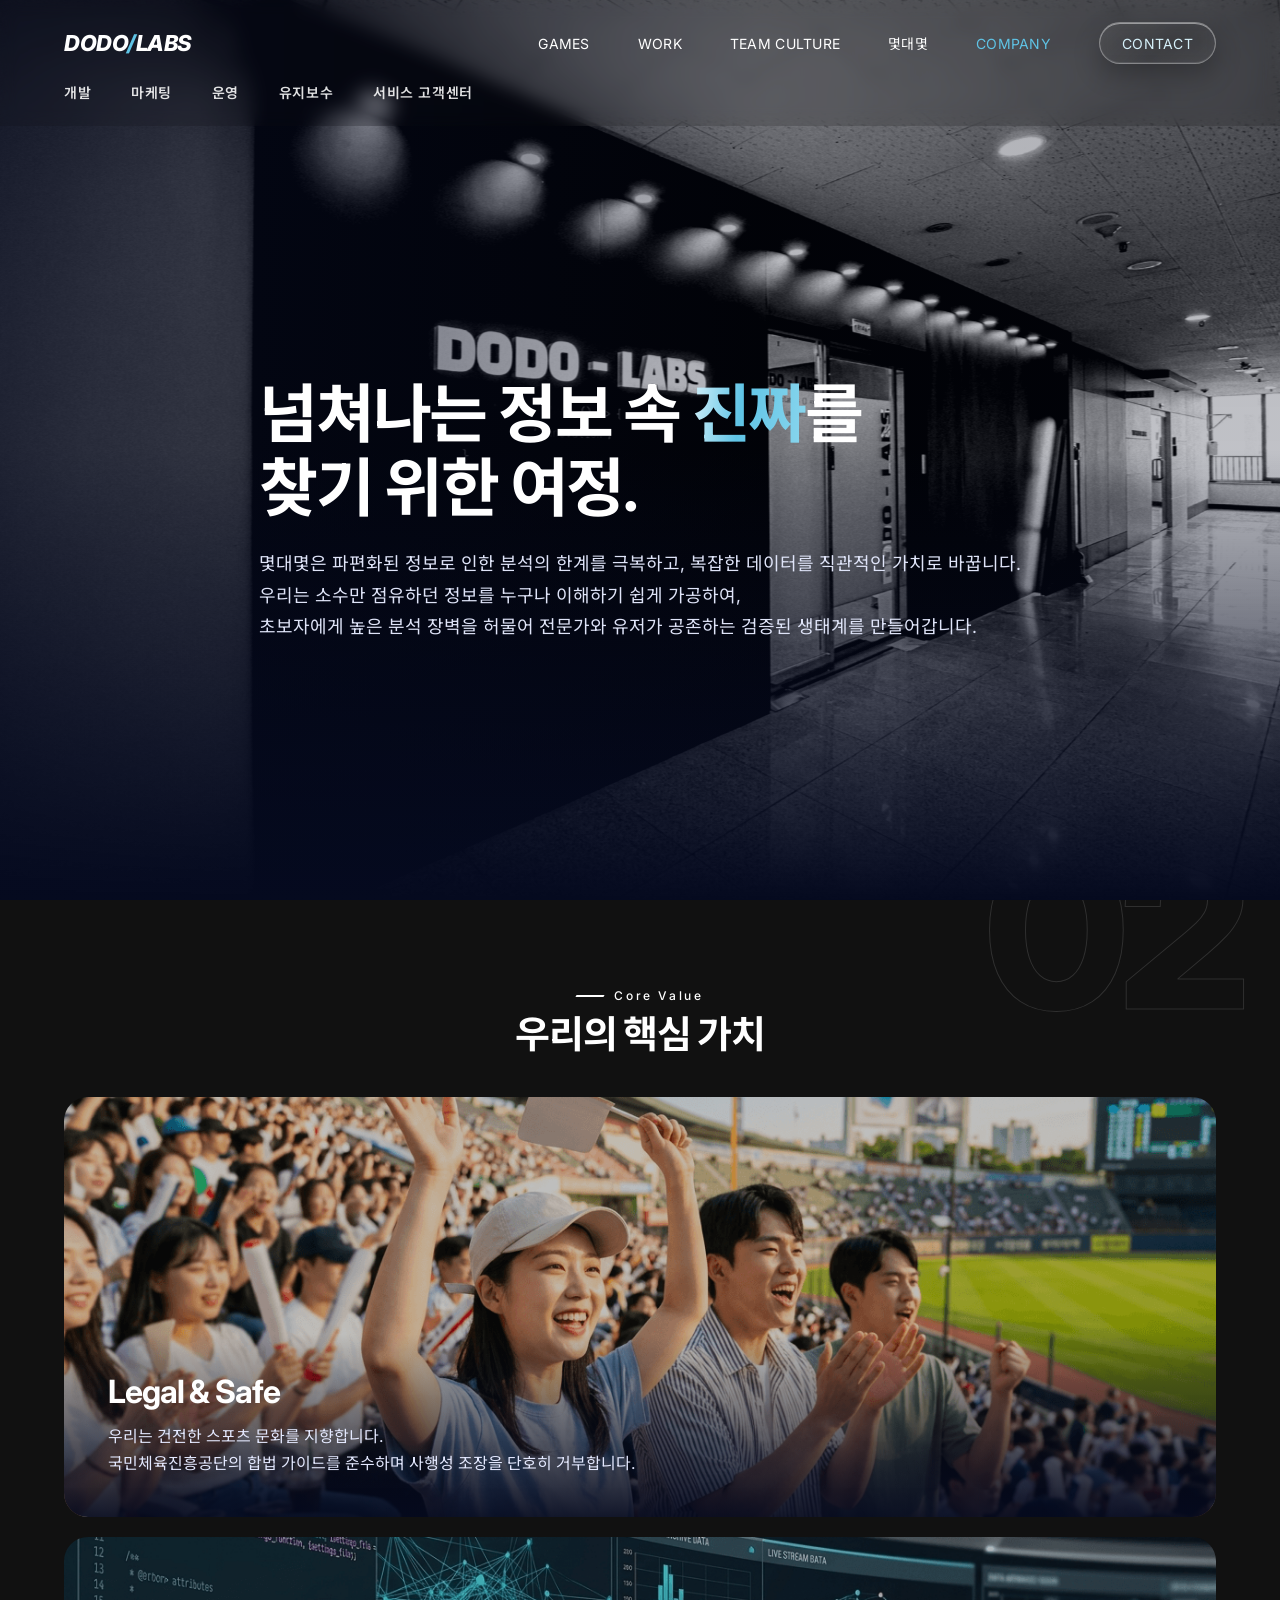
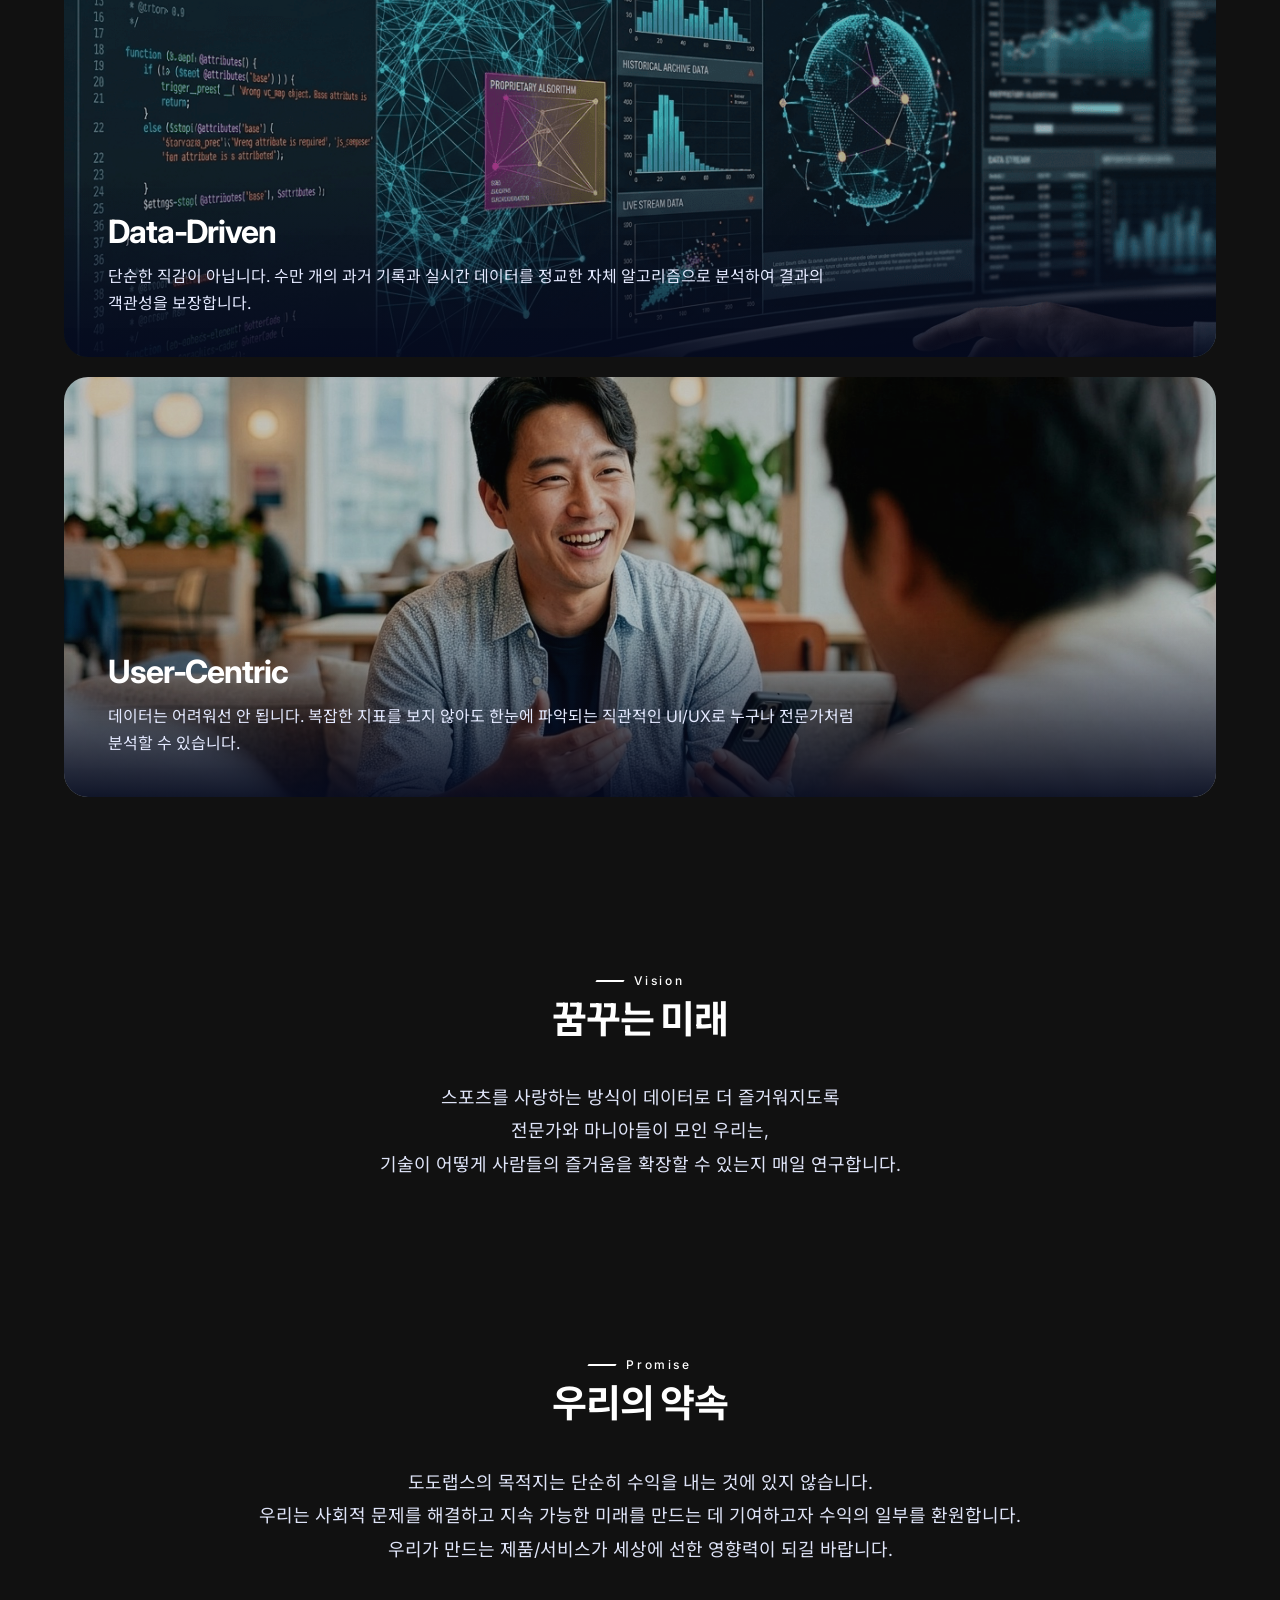
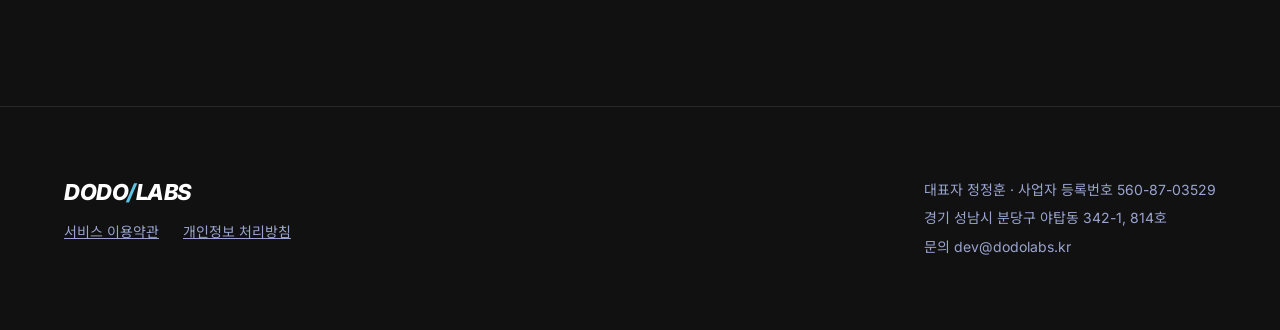
==== commit 767638d8: "강조 색상 톤 다운 (#2fd9ff → #5fc4e6), 그라데이션·라인 그래픽 동일 계열로 Co-Authored-By: Claude Fable 5.1 <noreply@anthro" ====
--- a/company.html
+++ b/company.html
@@ -12,7 +12,7 @@
 <link rel="preconnect" href="https://fonts.gstatic.com" crossorigin>
 <link href="https://fonts.googleapis.com/css2?family=Inter:ital,wght@0,400;0,500;0,600;0,700;0,800;1,800;1,900&family=Noto+Sans+KR:wght@400;500;700;900&display=swap" rel="stylesheet">
 <link rel="icon" href="data:,">
-<link rel="stylesheet" href="./styles.css?v=124">
+<link rel="stylesheet" href="./styles.css?v=126">
 </head>
 <body>
 <canvas id="bg-lines" aria-hidden="true"></canvas>
@@ -91,6 +91,6 @@
 </div>
 <script src="./motion.js?v=41"></script>
 <script src="./depth.js?v=1"></script>
-<script src="./bg-lines.js?v=1"></script>
+<script src="./bg-lines.js?v=3"></script>
 </body>
 </html>
--- a/styles.css
+++ b/styles.css
@@ -1,4 +1,4 @@
-:root{--accent:#2fd9ff;--ink:#050a1f;--text:#ffffff;--sub:#c3cbee;--sub2:#b9c2e8;--line:rgba(255,255,255,0.14)}
+:root{--accent:#5fc4e6;--ink:#050a1f;--text:#ffffff;--sub:#c3cbee;--sub2:#b9c2e8;--line:rgba(255,255,255,0.14)}
 *{box-sizing:border-box}
 html{scroll-behavior:smooth}
 body{margin:0;background:#000;color:var(--text);font-family:'Inter','Noto Sans KR','Apple SD Gothic Neo','Malgun Gothic','Pretendard Variable',system-ui,sans-serif;word-break:keep-all;overflow-wrap:break-word}
@@ -10,8 +10,8 @@
 .wrap{max-width:1312px;margin:0 auto;padding:0 64px}
 .rel{position:relative}
 .accent{color:var(--accent)}
-.grad{background:linear-gradient(98deg,#c4f4ff 0%,#2fd9ff 40%,#6ee9ff 100%);-webkit-background-clip:text;background-clip:text;color:transparent;-webkit-text-fill-color:transparent;padding-right:0.14em;margin-right:-0.14em}
-.grad-white{background:linear-gradient(100deg,#ffffff 0%,#8ceaff 40%,#2fd9ff 70%,#1fb4e6 100%);-webkit-background-clip:text;background-clip:text;color:transparent;-webkit-text-fill-color:transparent;padding-right:0.14em;margin-right:-0.14em}
+.grad{background:linear-gradient(98deg,#d6f1fa 0%,#5fc4e6 40%,#8fd8ee 100%);-webkit-background-clip:text;background-clip:text;color:transparent;-webkit-text-fill-color:transparent;padding-right:0.14em;margin-right:-0.14em}
+.grad-white{background:linear-gradient(100deg,#ffffff 0%,#8ceaff 40%,#5fc4e6 70%,#3fa3c6 100%);-webkit-background-clip:text;background-clip:text;color:transparent;-webkit-text-fill-color:transparent;padding-right:0.14em;margin-right:-0.14em}
 .stack-16{display:flex;flex-direction:column;gap:16px}
 .stack-20{display:flex;flex-direction:column;gap:14px}
 .stack-40{display:flex;flex-direction:column;gap:32px}
@@ -25,14 +25,14 @@
 .nav{display:flex;flex-wrap:wrap;align-items:center;gap:36px}
 .nav a{font-size:14px;font-weight:400;letter-spacing:.06em;color:#dfe4f8;text-decoration:none}
 .nav a:hover{color:#fff}
-.nav a.btn{color:#c4f4ff}
+.nav a.btn{color:#d6f1fa}
 
 /* buttons */
-.btn{display:inline-flex;align-items:center;gap:10px;background:linear-gradient(135deg,rgba(47,217,255,.16),rgba(47,217,255,.06));color:#c4f4ff;border:1px solid rgba(47,217,255,.38);border-radius:999px;font-family:inherit;font-weight:500;letter-spacing:.01em;text-decoration:none;cursor:pointer;backdrop-filter:blur(14px) saturate(1.2);-webkit-backdrop-filter:blur(14px) saturate(1.2);box-shadow:0 4px 18px rgba(47,217,255,.08),inset 0 1px 0 rgba(255,255,255,.18);transition:.25s}
+.btn{display:inline-flex;align-items:center;gap:10px;background:linear-gradient(135deg,rgba(95,196,230,.16),rgba(95,196,230,.06));color:#d6f1fa;border:1px solid rgba(95,196,230,.38);border-radius:999px;font-family:inherit;font-weight:500;letter-spacing:.01em;text-decoration:none;cursor:pointer;backdrop-filter:blur(14px) saturate(1.2);-webkit-backdrop-filter:blur(14px) saturate(1.2);box-shadow:0 4px 18px rgba(95,196,230,.08),inset 0 1px 0 rgba(255,255,255,.18);transition:.25s}
 .btn-sm{min-height:42px;padding:0 22px;font-size:13px;font-weight:400;letter-spacing:.08em}
 .nav a.btn{font-weight:400}
 .btn-lg{min-height:56px;padding:0 32px;font-size:16px}
-.btn:hover{background:linear-gradient(135deg,rgba(47,217,255,.3),rgba(47,217,255,.12));color:#fff;border-color:rgba(47,217,255,.6);box-shadow:0 8px 28px rgba(47,217,255,.16),inset 0 1px 0 rgba(255,255,255,.25)}
+.btn:hover{background:linear-gradient(135deg,rgba(95,196,230,.3),rgba(95,196,230,.12));color:#fff;border-color:rgba(95,196,230,.6);box-shadow:0 8px 28px rgba(95,196,230,.16),inset 0 1px 0 rgba(255,255,255,.25)}
 .btn:focus-visible,a:focus-visible,input:focus-visible,select:focus-visible,textarea:focus-visible{outline:2px solid var(--accent);outline-offset:3px}
 
 /* hero */
@@ -45,7 +45,7 @@
 .hero-col{position:relative;display:flex;flex-direction:column;gap:40px}
 .eyebrow{display:inline-flex;align-items:center;gap:12px;font-size:14px;font-weight:700;letter-spacing:0.16em;color:var(--accent)}
 .eyebrow-line{width:32px;height:2px;background:var(--accent)}
-.hero-title{font-size:104px;line-height:1.1;font-weight:900;font-style:italic;letter-spacing:-0.04em;filter:drop-shadow(0 0 32px rgba(47,217,255,0.28))}
+.hero-title{font-size:104px;line-height:1.1;font-weight:900;font-style:italic;letter-spacing:-0.04em;filter:drop-shadow(0 0 32px rgba(95,196,230,0.28))}
 .hero-row{display:flex;flex-wrap:wrap;align-items:center;justify-content:space-between;gap:32px}
 .lead{flex:none;max-width:560px;font-size:18px;line-height:1.7;color:var(--sub)}
 .hero-row .lead{flex:1 1 440px}
@@ -56,7 +56,7 @@
 
 /* marquee */
 .marquee-wrap{position:relative;overflow:hidden;padding:32px 0 40px}
-.marquee{position:relative;width:120%;margin-left:-10%;transform:skewY(-2.5deg);background:linear-gradient(90deg,#2fd9ff 0%,#9ff0ff 50%,#9ff7ea 100%);padding:26px 0;overflow:hidden;box-shadow:0 24px 70px rgba(47,217,255,.16)}
+.marquee{position:relative;width:120%;margin-left:-10%;transform:skewY(-2.5deg);background:linear-gradient(90deg,#5fc4e6 0%,#9ff0ff 50%,#9ff7ea 100%);padding:26px 0;overflow:hidden;box-shadow:0 24px 70px rgba(95,196,230,.16)}
 .marquee::before{content:'';position:absolute;left:0;right:0;top:0;height:3px;background:rgba(5,10,31,.35)}
 .marquee::after{content:'';position:absolute;left:0;right:0;bottom:0;height:3px;background:rgba(5,10,31,.35)}
 .marquee-text{display:flex;justify-content:center;width:100%;white-space:nowrap;font-size:34px;font-weight:900;font-style:italic;letter-spacing:-0.015em;color:var(--ink)}
@@ -82,7 +82,7 @@
 .card-body{display:flex;flex-direction:column;gap:12px}
 .card h3{font-size:28px;line-height:1.3;font-weight:800;letter-spacing:-0.02em}
 .card p{font-size:16px;line-height:1.7;color:var(--sub2);max-width:560px}
-.card-accent{flex:2 1 740px;background:linear-gradient(160deg,var(--accent),#1fb4e6);border:0;color:var(--ink)}
+.card-accent{flex:2 1 740px;background:linear-gradient(160deg,var(--accent),#3fa3c6);border:0;color:var(--ink)}
 .card-accent .card-no{color:var(--ink)}
 .card-accent h3{font-weight:900}
 .card-accent p{color:var(--ink);font-weight:500}
@@ -117,7 +117,7 @@
 /* numbers */
 .section-numbers{padding:72px 0 56px}
 .numbers{display:flex;flex-wrap:wrap;gap:24px}
-.num{flex:1 1 280px;min-width:0;border-top:2px solid;border-image:linear-gradient(90deg,var(--accent),rgba(47,217,255,0)) 1;padding-top:24px;display:flex;flex-direction:column;gap:12px}
+.num{flex:1 1 280px;min-width:0;border-top:2px solid;border-image:linear-gradient(90deg,var(--accent),rgba(95,196,230,0)) 1;padding-top:24px;display:flex;flex-direction:column;gap:12px}
 .num-v{font-size:84px;line-height:1;font-weight:900;font-style:italic;letter-spacing:-0.015em;display:flex;align-items:baseline;gap:.06em;padding-right:.08em}
 .num-v .grad-white{padding-right:.1em;margin-right:-.1em}
 .num-u{font-size:.5em;font-weight:700;letter-spacing:0;color:#e8edff;margin-left:.08em}
@@ -140,7 +140,7 @@
 .link{display:inline-flex;align-items:center;min-height:44px;font-size:16px;font-weight:700;color:var(--accent);text-decoration:none}
 .culture{flex:3 1 640px;min-width:0;display:flex;flex-direction:column;gap:12px}
 .culture li{display:flex;align-items:center;gap:24px;padding:22px 28px;background:rgba(0,0,0,0.45);border:1px solid var(--line);border-left:3px solid var(--accent);border-radius:16px;transition:transform .3s,border-color .3s}
-.culture li:hover{transform:translateX(6px);border-color:rgba(47,217,255,.5)}
+.culture li:hover{transform:translateX(6px);border-color:rgba(95,196,230,.5)}
 .culture-no{flex:0 0 48px;font-size:26px;font-weight:900;font-style:italic;color:var(--accent)}
 .culture p{font-size:20px;line-height:1.5;font-weight:700;letter-spacing:-0.01em}
 
@@ -309,7 +309,7 @@
 .feat-head .h2{font-size:48px}
 .feat-cards{display:flex;flex-wrap:wrap;gap:20px}
 .fcard{flex:1 1 280px;min-width:0;display:flex;flex-direction:column;align-items:center;gap:18px;padding:32px 24px;border:1px solid var(--line);border-radius:24px;background:linear-gradient(160deg,rgba(255,255,255,.08),rgba(255,255,255,.02));transition:transform .3s,border-color .3s}
-.fcard:hover{transform:translateY(-6px);border-color:rgba(47,217,255,.5)}
+.fcard:hover{transform:translateY(-6px);border-color:rgba(95,196,230,.5)}
 .fcard-ic{width:200px;height:200px;border-radius:28px;background:#f3f5fa;display:flex;align-items:center;justify-content:center;overflow:hidden}
 .fcard-ic img{width:100%;height:100%;object-fit:contain;display:block}
 .fcard-ic.is-small img{width:72%;height:72%}
@@ -452,10 +452,10 @@
 .entry .feel-2{text-transform:none}
 
 /* 마퀴 띠: 가운데 강조, 양끝은 자연스럽게 사라짐, 색감 절제 */
-.marquee{background:linear-gradient(90deg,#2fc4ea 0%,#5fdcf5 50%,#7fe8e0 100%);box-shadow:0 18px 50px rgba(47,217,255,.08);-webkit-mask-image:linear-gradient(90deg,transparent 0%,#000 26%,#000 74%,transparent 100%);mask-image:linear-gradient(90deg,transparent 0%,#000 26%,#000 74%,transparent 100%);opacity:.92}
+.marquee{background:linear-gradient(90deg,#2fc4ea 0%,#5fdcf5 50%,#7fe8e0 100%);box-shadow:0 18px 50px rgba(95,196,230,.08);-webkit-mask-image:linear-gradient(90deg,transparent 0%,#000 26%,#000 74%,transparent 100%);mask-image:linear-gradient(90deg,transparent 0%,#000 26%,#000 74%,transparent 100%);opacity:.92}
 
 /* 마퀴 띠 v2: 화면 폭에 맞추고, 가장자리만 페이드, 스포티한 라임→시안 그라데이션 */
-.marquee{width:100%;margin-left:0;padding:26px 0;background:linear-gradient(90deg,#2fd9ff 0%,#7fe9ff 42%,#4fe8d6 80%,#2fd9ff 100%);-webkit-mask-image:linear-gradient(90deg,transparent 0%,#000 12%,#000 88%,transparent 100%);mask-image:linear-gradient(90deg,transparent 0%,#000 12%,#000 88%,transparent 100%);opacity:1;box-shadow:0 18px 50px rgba(47,217,255,.10)}
+.marquee{width:100%;margin-left:0;padding:26px 0;background:linear-gradient(90deg,#5fc4e6 0%,#7fe9ff 42%,#4fe8d6 80%,#5fc4e6 100%);-webkit-mask-image:linear-gradient(90deg,transparent 0%,#000 12%,#000 88%,transparent 100%);mask-image:linear-gradient(90deg,transparent 0%,#000 12%,#000 88%,transparent 100%);opacity:1;box-shadow:0 18px 50px rgba(95,196,230,.10)}
 
 /* 진입부 하단을 본문 바탕(#111)으로 자연스럽게 연결 */
 .entry::after{content:"";position:absolute;left:0;right:0;bottom:0;height:38%;background:linear-gradient(180deg,rgba(17,17,17,0) 0%,rgba(17,17,17,.6) 55%,#111 100%);pointer-events:none;z-index:2}
@@ -463,11 +463,11 @@
 /* ===== 글라스 카드: 진행 절차 스텝 · 팀 컬처 항목 ===== */
 .steps li{background:linear-gradient(160deg,rgba(255,255,255,.10),rgba(255,255,255,.03));border:1px solid rgba(255,255,255,.16);border-radius:18px;backdrop-filter:blur(16px) saturate(140%);-webkit-backdrop-filter:blur(16px) saturate(140%);box-shadow:inset 0 1px 0 rgba(255,255,255,.14),0 18px 40px rgba(0,0,0,.28)}
 .steps li:not(:last-child)::after{border-color:rgba(255,255,255,.55)}
-.culture li{background:linear-gradient(160deg,rgba(255,255,255,.09),rgba(255,255,255,.025));border:1px solid rgba(255,255,255,.16);border-left:3px solid rgba(47,217,255,.85);border-radius:18px;backdrop-filter:blur(16px) saturate(140%);-webkit-backdrop-filter:blur(16px) saturate(140%);box-shadow:inset 0 1px 0 rgba(255,255,255,.14),0 18px 40px rgba(0,0,0,.28)}
-.culture li:hover{border-color:rgba(255,255,255,.3);border-left-color:rgba(47,217,255,1);background:linear-gradient(160deg,rgba(255,255,255,.14),rgba(255,255,255,.04))}
+.culture li{background:linear-gradient(160deg,rgba(255,255,255,.09),rgba(255,255,255,.025));border:1px solid rgba(255,255,255,.16);border-left:3px solid rgba(95,196,230,.85);border-radius:18px;backdrop-filter:blur(16px) saturate(140%);-webkit-backdrop-filter:blur(16px) saturate(140%);box-shadow:inset 0 1px 0 rgba(255,255,255,.14),0 18px 40px rgba(0,0,0,.28)}
+.culture li:hover{border-color:rgba(255,255,255,.3);border-left-color:rgba(95,196,230,1);background:linear-gradient(160deg,rgba(255,255,255,.14),rgba(255,255,255,.04))}
 
 /* 영상 프레임: 그림자 번짐을 연하게, 색감을 한 단계 눅임 */
-.video-frame{box-shadow:0 30px 90px rgba(47,217,255,0.12)}
+.video-frame{box-shadow:0 30px 90px rgba(95,196,230,0.12)}
 .video-frame video{filter:saturate(.72) contrast(.94) brightness(.92)}
 
 /* 진입부 02 칸: 칸 사이 선 제거, 문구 위로, 외곽 그림자 제거, 최신 스틸 이미지 적용 */
@@ -504,18 +504,18 @@
 /* ===== 글라스 에셋 통일 + 호버 시 포인트 스트로크·하이라이트 ===== */
 .game-img,.svc-img:not(.has-img){background:linear-gradient(135deg,rgba(255,255,255,.07) 0%,rgba(255,255,255,.015) 55%,rgba(255,255,255,.05) 100%);border:1px solid rgba(255,255,255,.26);backdrop-filter:blur(12px) saturate(160%);-webkit-backdrop-filter:blur(12px) saturate(160%);box-shadow:inset 0 1px 0 rgba(255,255,255,.4),0 10px 26px rgba(0,0,0,.22);transition:border-color .4s ease,box-shadow .4s ease,background .4s ease}
 .svc-img.has-img{transition:border-color .4s ease,box-shadow .4s ease}
-.game-img:hover,.svc a:hover .svc-img,.steps li:hover,.culture li:hover,.btn:hover,.btn-sm:hover,.btn-lg:hover,button[type="submit"]:hover,.plus:hover,.sec-arrows button:hover,.store-links a:hover{border-color:rgba(47,217,255,.85);box-shadow:inset 0 1px 0 rgba(255,255,255,.5),inset 0 0 0 1px rgba(47,217,255,.25),0 0 28px rgba(47,217,255,.28),0 14px 34px rgba(0,0,0,.3);background:linear-gradient(135deg,rgba(47,217,255,.22) 0%,rgba(255,255,255,.03) 45%,rgba(47,217,255,.12) 100%)}
-.svc-img.has-img:hover,.svc a:hover .svc-img.has-img{border-color:rgba(47,217,255,.85);box-shadow:0 0 28px rgba(47,217,255,.28),inset 0 0 0 1px rgba(47,217,255,.25)}
+.game-img:hover,.svc a:hover .svc-img,.steps li:hover,.culture li:hover,.btn:hover,.btn-sm:hover,.btn-lg:hover,button[type="submit"]:hover,.plus:hover,.sec-arrows button:hover,.store-links a:hover{border-color:rgba(95,196,230,.85);box-shadow:inset 0 1px 0 rgba(255,255,255,.5),inset 0 0 0 1px rgba(95,196,230,.25),0 0 28px rgba(95,196,230,.28),0 14px 34px rgba(0,0,0,.3);background:linear-gradient(135deg,rgba(95,196,230,.22) 0%,rgba(255,255,255,.03) 45%,rgba(95,196,230,.12) 100%)}
+.svc-img.has-img:hover,.svc a:hover .svc-img.has-img{border-color:rgba(95,196,230,.85);box-shadow:0 0 28px rgba(95,196,230,.28),inset 0 0 0 1px rgba(95,196,230,.25)}
 .game:hover .game-img{transform:translateY(-4px)}
 
 /* 호버 강도 한 단계 완화: 테두리·발광·그라데이션 약하게 */
-.game-img:hover,.svc a:hover .svc-img,.steps li:hover,.culture li:hover,.btn:hover,.btn-sm:hover,.btn-lg:hover,button[type="submit"]:hover,.plus:hover,.sec-arrows button:hover,.store-links a:hover{border-color:rgba(47,217,255,.5);box-shadow:inset 0 1px 0 rgba(255,255,255,.35),inset 0 0 0 1px rgba(47,217,255,.12),0 0 18px rgba(47,217,255,.14),0 14px 34px rgba(0,0,0,.3);background:linear-gradient(135deg,rgba(47,217,255,.11) 0%,rgba(255,255,255,.02) 45%,rgba(47,217,255,.06) 100%)}
-.svc-img.has-img:hover,.svc a:hover .svc-img.has-img{border-color:rgba(47,217,255,.5);box-shadow:0 0 18px rgba(47,217,255,.14),inset 0 0 0 1px rgba(47,217,255,.12)}
+.game-img:hover,.svc a:hover .svc-img,.steps li:hover,.culture li:hover,.btn:hover,.btn-sm:hover,.btn-lg:hover,button[type="submit"]:hover,.plus:hover,.sec-arrows button:hover,.store-links a:hover{border-color:rgba(95,196,230,.5);box-shadow:inset 0 1px 0 rgba(255,255,255,.35),inset 0 0 0 1px rgba(95,196,230,.12),0 0 18px rgba(95,196,230,.14),0 14px 34px rgba(0,0,0,.3);background:linear-gradient(135deg,rgba(95,196,230,.11) 0%,rgba(255,255,255,.02) 45%,rgba(95,196,230,.06) 100%)}
+.svc-img.has-img:hover,.svc a:hover .svc-img.has-img{border-color:rgba(95,196,230,.5);box-shadow:0 0 18px rgba(95,196,230,.14),inset 0 0 0 1px rgba(95,196,230,.12)}
 
 /* 카드 이미지 프레임 맞춤: 이미지가 칸 전체를 정확히 채우고, 테두리는 링(inset)으로 */
 .game-img:has(img),.svc-img.has-img{position:relative;overflow:hidden;border:0;border-radius:12px;box-shadow:inset 0 0 0 1px rgba(255,255,255,.26),0 10px 26px rgba(0,0,0,.22)}
 .game-img:has(img) img,.svc-img.has-img img{position:absolute;inset:0;width:100%;height:100%;object-fit:cover;border-radius:0}
-.game-img:has(img):hover,.svc a:hover .svc-img.has-img{box-shadow:inset 0 0 0 1px rgba(47,217,255,.5),0 0 18px rgba(47,217,255,.14),0 14px 34px rgba(0,0,0,.3)}
+.game-img:has(img):hover,.svc a:hover .svc-img.has-img{box-shadow:inset 0 0 0 1px rgba(95,196,230,.5),0 0 18px rgba(95,196,230,.14),0 14px 34px rgba(0,0,0,.3)}
 
 /* ===== 서브 페이지 뎁스: 고스트 번호 · 패럴랙스 층 · 카드 3D 틸트 ===== */
 .depth-sec{position:relative;overflow:hidden}
@@ -531,8 +531,8 @@
 .game-img:hover{background:linear-gradient(135deg,rgba(255,255,255,.1) 0%,rgba(255,255,255,.02) 55%,rgba(255,255,255,.06) 100%)}
 
 /* 버튼 호버 글씨색: 하늘색 (이전 흰 배경 호버 규칙의 어두운 글씨 덮어씀) */
-.btn:hover,.btn-sm:hover,.btn-lg:hover,button[type="submit"]:hover,.store-links a:hover,.sec-arrows button:hover{color:#8fe9ff}
-.plus:hover{color:#8fe9ff}
+.btn:hover,.btn-sm:hover,.btn-lg:hover,button[type="submit"]:hover,.store-links a:hover,.sec-arrows button:hover{color:#9ddcee}
+.plus:hover{color:#9ddcee}
 
 /* 입력칸: 테두리·밑줄·포커스 선 제거, 면만 살짝 */
 .field input,.field select,.field textarea{border:0;border-bottom:0;border-radius:12px;outline:0;box-shadow:none;background:rgba(255,255,255,.05);padding:12px 14px;transition:background .3s ease}
@@ -685,15 +685,15 @@
 .quads.is-open .quad.is-band .qn{top:12px;left:20px;opacity:.8}
 
 /* ===== 배경 글로우 (참고: stitch.withgoogle.com) — 아래쪽에서 올라오는 부드러운 오로라 빛, 고정 레이어 ===== */
-body::before{content:"";position:fixed;left:-12vw;right:-12vw;bottom:-28vh;height:78vh;z-index:0;pointer-events:none;background:radial-gradient(62% 58% at 50% 100%,rgba(47,217,255,.26) 0%,rgba(64,120,255,.16) 32%,rgba(110,70,255,.09) 52%,rgba(0,0,0,0) 72%);filter:blur(42px);animation:glow-drift 22s ease-in-out infinite alternate;will-change:transform}
+body::before{content:"";position:fixed;left:-12vw;right:-12vw;bottom:-28vh;height:78vh;z-index:0;pointer-events:none;background:radial-gradient(62% 58% at 50% 100%,rgba(95,196,230,.26) 0%,rgba(64,120,255,.16) 32%,rgba(110,70,255,.09) 52%,rgba(0,0,0,0) 72%);filter:blur(42px);animation:glow-drift 22s ease-in-out infinite alternate;will-change:transform}
 body::after{content:"";position:fixed;left:0;right:0;bottom:0;height:36vh;z-index:0;pointer-events:none;background:linear-gradient(180deg,rgba(17,17,17,0) 0%,rgba(10,14,28,.35) 100%)}
 @keyframes glow-drift{from{transform:translateX(-5%) scale(1)}to{transform:translateX(5%) scale(1.1)}}
 #bg-lines{z-index:0}
 @media (prefers-reduced-motion:reduce){body::before{animation:none}}
 /* 글로우 위치 보정: 빛 중심을 화면 하단 안쪽으로 */
-body::before{left:-10vw;right:-10vw;bottom:-6vh;height:64vh;background:radial-gradient(58% 70% at 50% 92%,rgba(47,217,255,.34) 0%,rgba(64,120,255,.2) 30%,rgba(110,70,255,.1) 50%,rgba(0,0,0,0) 70%);filter:blur(36px)}
+body::before{left:-10vw;right:-10vw;bottom:-6vh;height:64vh;background:radial-gradient(58% 70% at 50% 92%,rgba(95,196,230,.34) 0%,rgba(64,120,255,.2) 30%,rgba(110,70,255,.1) 50%,rgba(0,0,0,0) 70%);filter:blur(36px)}
 /* 글로우 중심을 화면 안(약 87vh)으로 */
-body::before{bottom:-8vh;height:70vh;background:radial-gradient(60% 78% at 50% 70%,rgba(47,217,255,.34) 0%,rgba(64,120,255,.2) 32%,rgba(110,70,255,.1) 52%,rgba(0,0,0,0) 72%)}
+body::before{bottom:-8vh;height:70vh;background:radial-gradient(60% 78% at 50% 70%,rgba(95,196,230,.34) 0%,rgba(64,120,255,.2) 32%,rgba(110,70,255,.1) 52%,rgba(0,0,0,0) 72%)}
 /* 팀 컬처 배경 사진: 좌→우로 자연스럽게 사라짐 (상하 페이드와 교차) */
 .team-bg{-webkit-mask-image:linear-gradient(90deg,#000 0%,#000 30%,rgba(0,0,0,.5) 60%,transparent 92%),linear-gradient(180deg,transparent 0%,#000 30%,#000 70%,transparent 100%);mask-image:linear-gradient(90deg,#000 0%,#000 30%,rgba(0,0,0,.5) 60%,transparent 92%),linear-gradient(180deg,transparent 0%,#000 30%,#000 70%,transparent 100%);-webkit-mask-composite:source-in;mask-composite:intersect}
 /* 배경 글로우 제거 */
@@ -718,7 +718,7 @@
 /* 띠 타일: 섹션이 확실히 나뉘어 보이도록 경계선·번호 강화 */
 .quads.is-open .quad.is-band{box-shadow:inset 0 0 0 1px rgba(255,255,255,.4);filter:brightness(.9)}
 .quads.is-open .quad.is-band .qn,.quads.is-open .quad:not(.is-on) .qn{font-size:18px;font-weight:800;top:14px;left:22px;letter-spacing:.08em;opacity:1}
-.quads.is-open .quad.is-on{box-shadow:inset 0 0 0 1px rgba(47,217,255,.5)}
+.quads.is-open .quad.is-on{box-shadow:inset 0 0 0 1px rgba(95,196,230,.5)}
 /* 타일 위치는 left/top/width/height로만 제어: 예전 translate 규칙 전부 무효화 */
 .quads .quad,.quads:has(.quad:hover) .quad:not(:hover),.quads:has(.quad:hover) .quad:not(:hover):nth-child(odd),.quads:has(.quad:hover) .quad:not(:hover):nth-child(even){transform:none!important;opacity:1!important}
 .quads:has(.quad:hover) .quad:not(:hover) .qn,.quads.is-open .quad.is-band .qn{opacity:1!important}
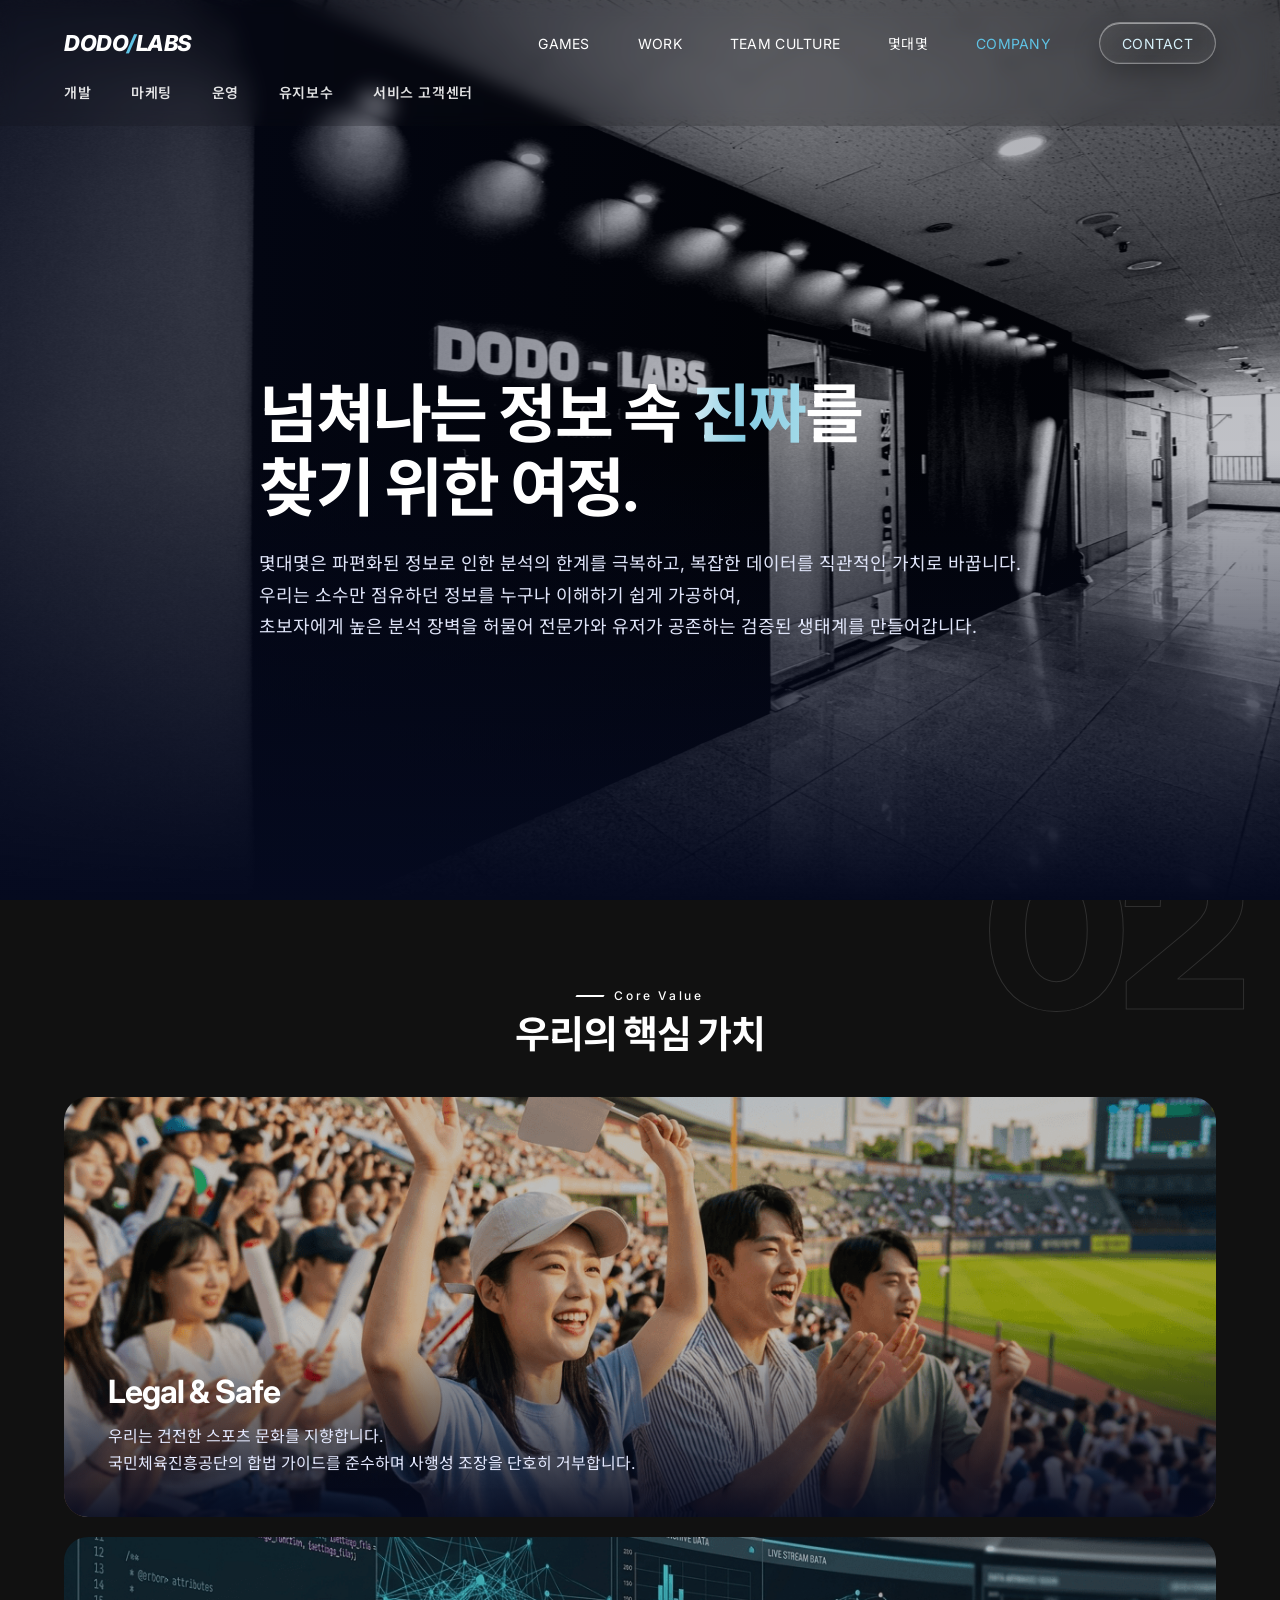
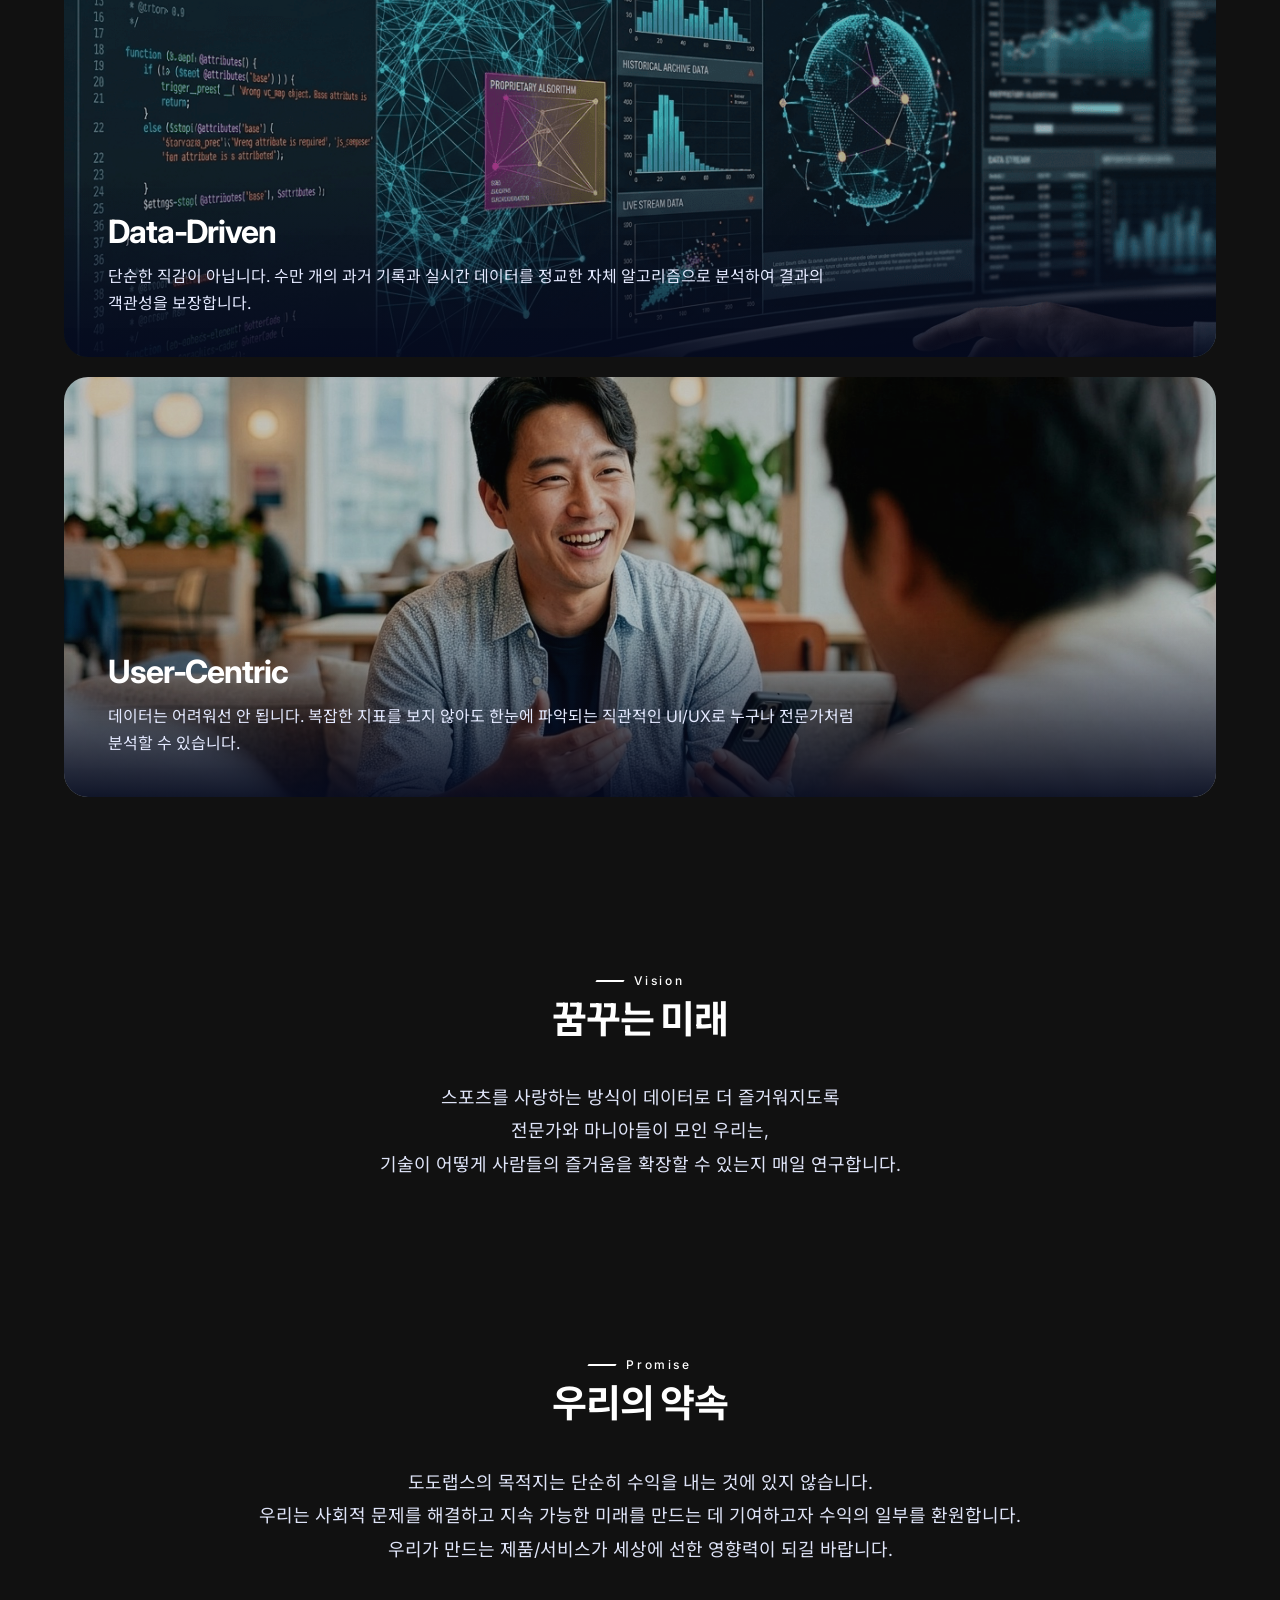
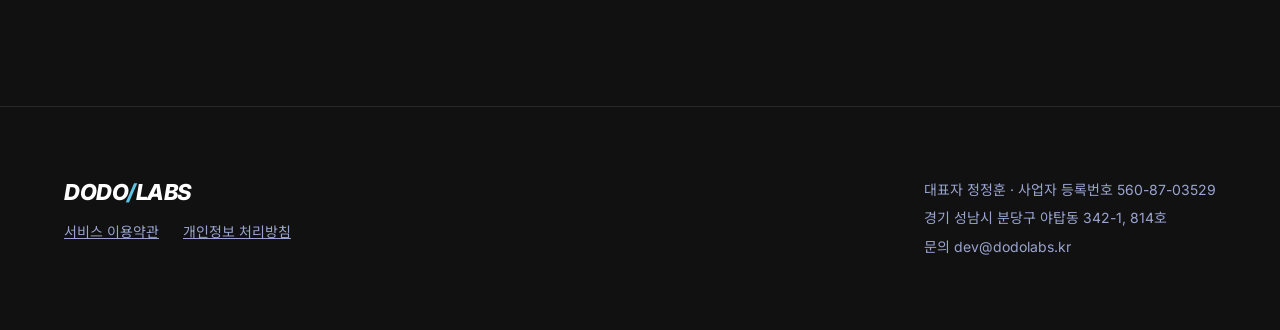
==== commit c8560b81: "제목 그라데이션 약하게 Co-Authored-By: Claude Fable 5.1 <noreply@anthropic.com>" ====
--- a/company.html
+++ b/company.html
@@ -12,7 +12,7 @@
 <link rel="preconnect" href="https://fonts.gstatic.com" crossorigin>
 <link href="https://fonts.googleapis.com/css2?family=Inter:ital,wght@0,400;0,500;0,600;0,700;0,800;1,800;1,900&family=Noto+Sans+KR:wght@400;500;700;900&display=swap" rel="stylesheet">
 <link rel="icon" href="data:,">
-<link rel="stylesheet" href="./styles.css?v=126">
+<link rel="stylesheet" href="./styles.css?v=127">
 </head>
 <body>
 <canvas id="bg-lines" aria-hidden="true"></canvas>
--- a/styles.css
+++ b/styles.css
@@ -910,3 +910,6 @@
 .svc-grid .value-copy{background:none}
 .svc-grid .value-copy h3{font-family:'Inter','Noto Sans KR',sans-serif;font-size:30px;font-weight:700;letter-spacing:-.035em}
 .svc-grid .value-copy p{color:var(--sub)}
+
+/* 114차: 제목 그라데이션 약하게 — 색 폭 좁히고 채도 낮춤 */
+.grad{background:linear-gradient(98deg,#d9edf4 0%,#86cde3 45%,#a9dcea 100%);-webkit-background-clip:text;background-clip:text}
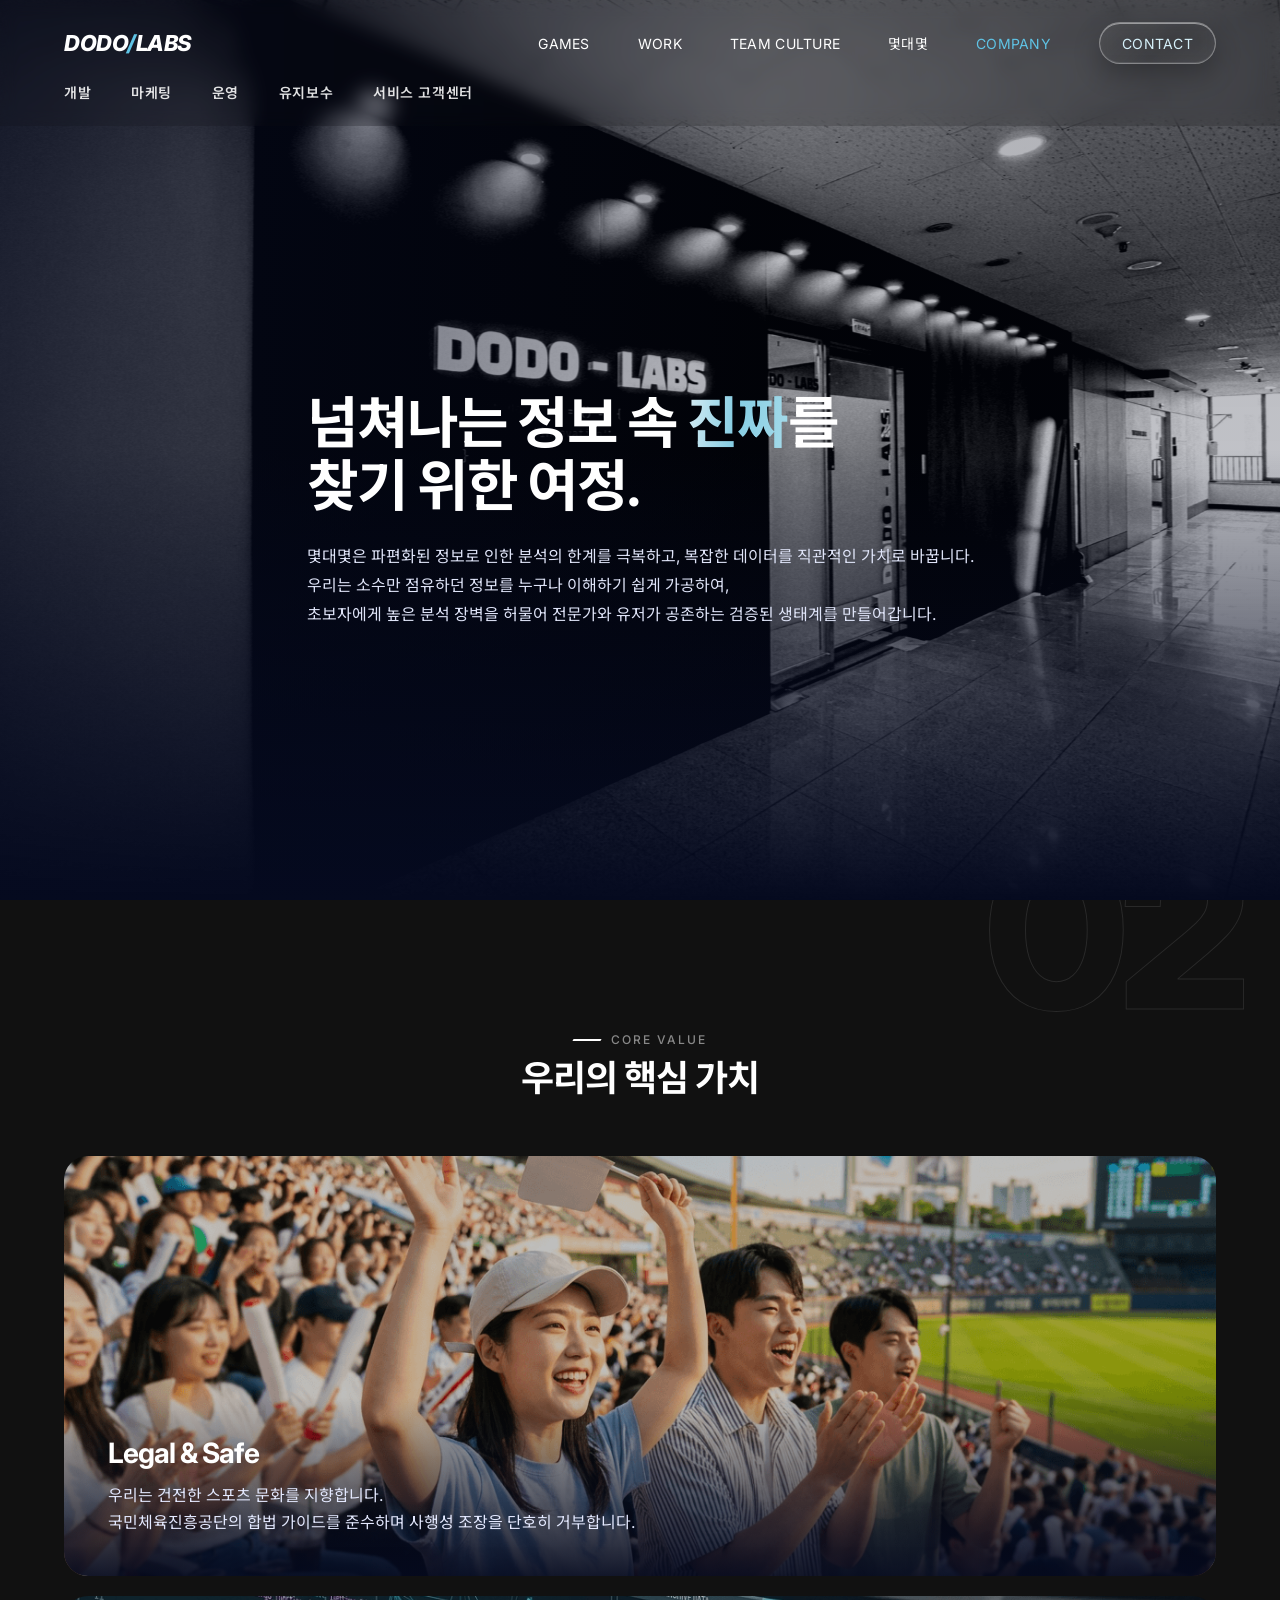
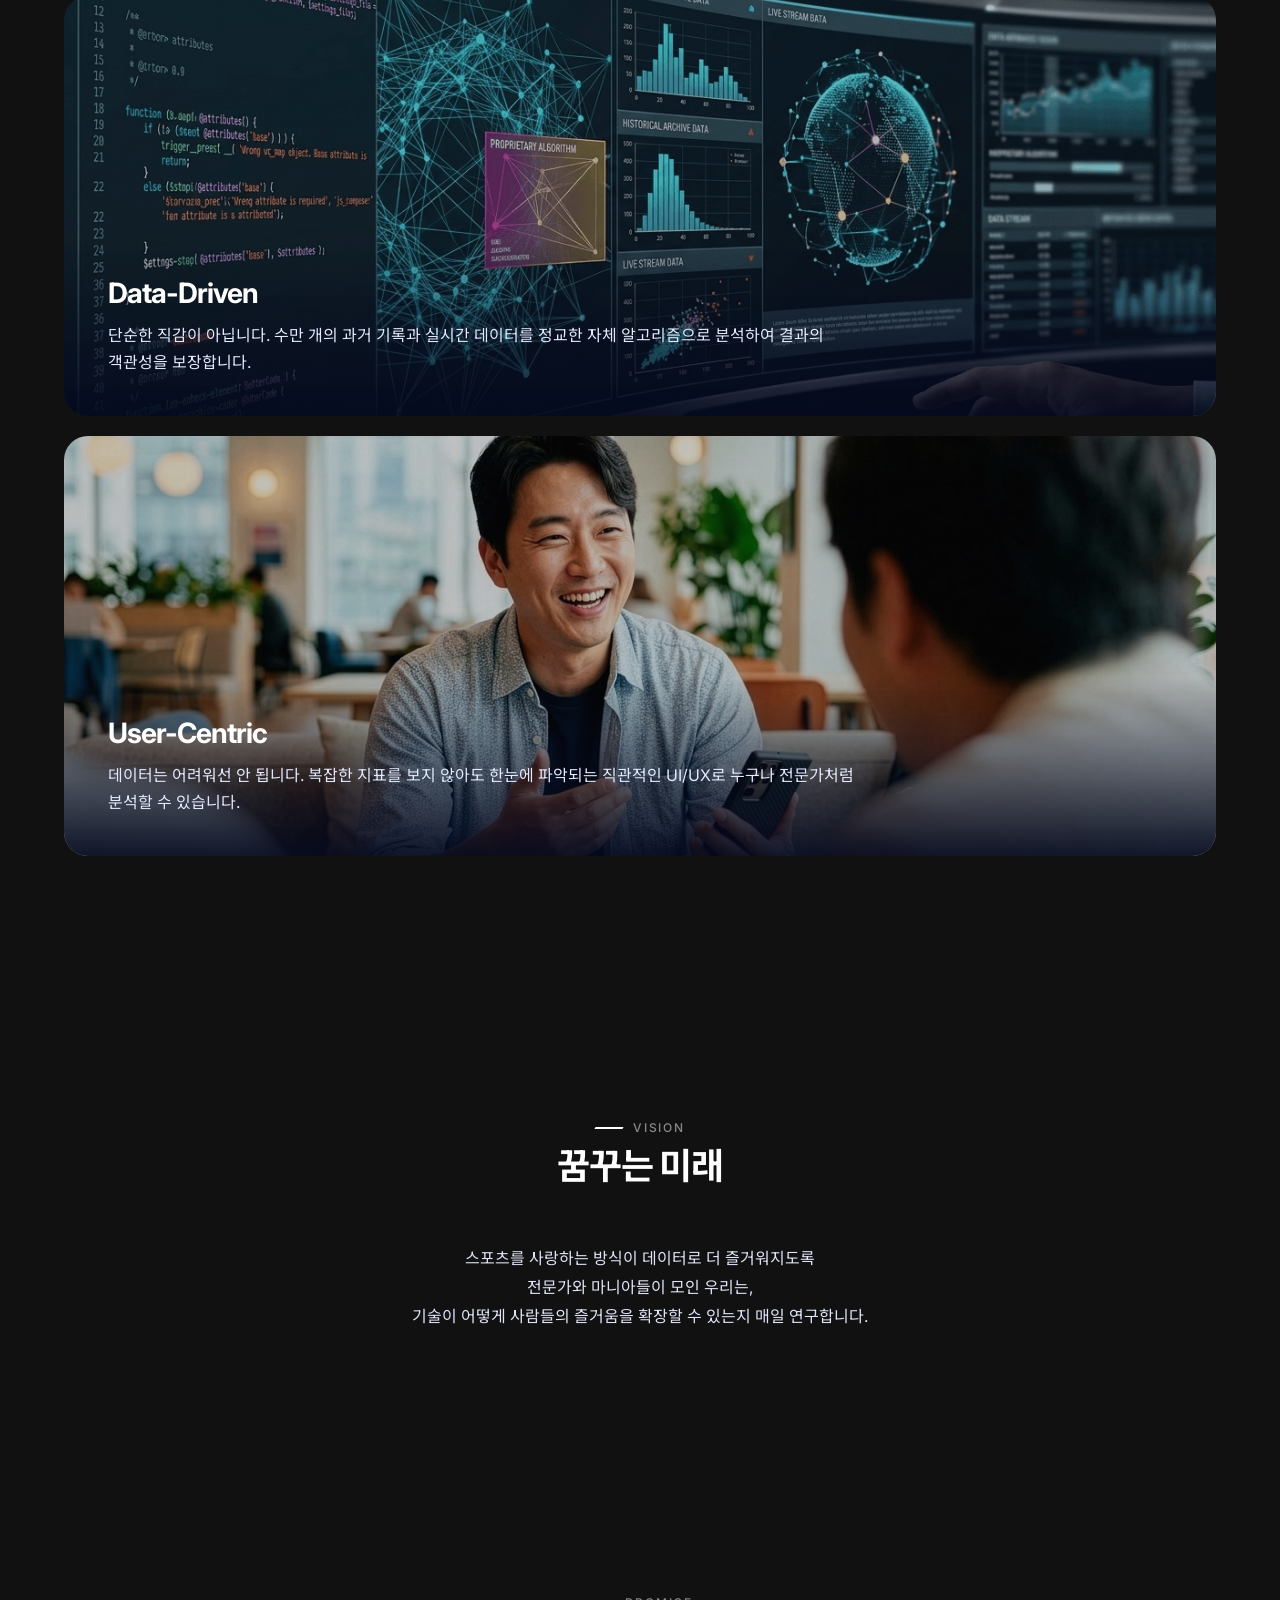
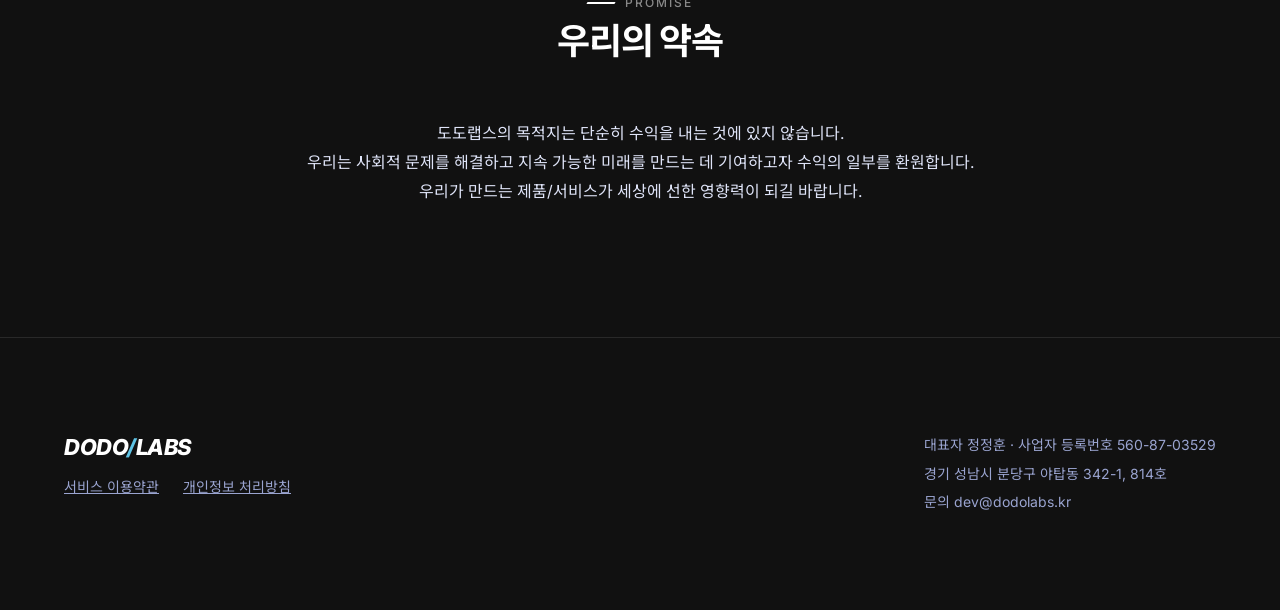
==== commit 560bd235: "정리 패스: 타이포 3단 통일, 섹션 여백 확대, 강조색 사용처 축소 Co-Authored-By: Claude Fable 5.1 <noreply@anthropic.com>" ====
--- a/company.html
+++ b/company.html
@@ -12,7 +12,7 @@
 <link rel="preconnect" href="https://fonts.gstatic.com" crossorigin>
 <link href="https://fonts.googleapis.com/css2?family=Inter:ital,wght@0,400;0,500;0,600;0,700;0,800;1,800;1,900&family=Noto+Sans+KR:wght@400;500;700;900&display=swap" rel="stylesheet">
 <link rel="icon" href="data:,">
-<link rel="stylesheet" href="./styles.css?v=127">
+<link rel="stylesheet" href="./styles.css?v=128">
 </head>
 <body>
 <canvas id="bg-lines" aria-hidden="true"></canvas>
--- a/styles.css
+++ b/styles.css
@@ -913,3 +913,30 @@
 
 /* 114차: 제목 그라데이션 약하게 — 색 폭 좁히고 채도 낮춤 */
 .grad{background:linear-gradient(98deg,#d9edf4 0%,#86cde3 45%,#a9dcea 100%);-webkit-background-clip:text;background-clip:text}
+
+/* 115차: 정리 패스 — 타이포 3단, 여백 확대, 강조색 사용처 축소 */
+:root{--t1:56px;--t2:36px;--t3:16px;--t-sub:20px}
+/* 1) 타이포 3단 */
+.pg-h1,.hero-title,.mdm-tagline h1{font-size:var(--t1)!important;line-height:1.12!important;letter-spacing:-.035em}
+.h2,.h2-xl,.c-head .h2,.svc-head .h2-xl,.section-games .svc-head .h2-xl,.dl-title{font-size:var(--t2)!important;line-height:1.2!important;letter-spacing:-.03em}
+.lead,.pg-lead,.c-text,.intro-stack .lead,.section-games .svc-head .lead,.mdm-desc,.ct-steps p,.ct-scope .ct-d,.svc-grid .value-copy p,.pg-lead{font-size:var(--t3)!important;line-height:1.8!important}
+.pg-lead,.c-text{max-width:720px}
+.game h3,.svc-grid .value-copy h3,.ct-scope .ct-t,.ct-steps strong,.cult h3,.scard-title{font-size:var(--t-sub)!important;line-height:1.3!important;letter-spacing:-.02em}
+.svc-grid .value-copy h3{font-size:24px!important}
+.label,.step-no,.wl-head,.ct-no,.card-no,.culture-no,.qn{font-size:12px!important;letter-spacing:.16em;text-transform:uppercase}
+/* 2) 여백 1.5배 */
+.pg-sec{padding:132px 0!important}
+.section-intro{padding:120px 0 72px!important}
+#services>.wrap,#mdm>.wrap,#web>.wrap,#marketing>.wrap,#games>.wrap,#numbers>.wrap,.section-process>.wrap,.section-team>.wrap{padding-top:112px!important}
+#services,#mdm,#web,#marketing,#games,#numbers,.section-process,.section-team{padding-bottom:48px!important}
+.svc-head,.c-head{margin-bottom:56px!important}
+.ct-sec .c-head{margin-bottom:48px!important}
+.site-footer{padding:96px 0!important}
+/* 3) 강조색은 그라데이션 글자·메일 호버·주요 버튼에만. 라벨·번호·인디케이터·진행바는 무채색 */
+.label,.step-no,.wl-head,.ct-no,.card-no,.culture-no,.qn{color:rgba(255,255,255,.5)!important}
+.quads.is-open .quad.is-on .qn{color:rgba(255,255,255,.7)!important}
+.entry-index .on{border-color:#fff!important}
+.cats a:hover,.cats a.is-active{border-color:rgba(255,255,255,.7)!important}
+.progress{background:rgba(255,255,255,.45)!important}
+.ghost-no{-webkit-text-stroke:1px rgba(255,255,255,.1)}
+.value-list:not(.svc-grid) .value-copy h3{font-size:28px!important}
